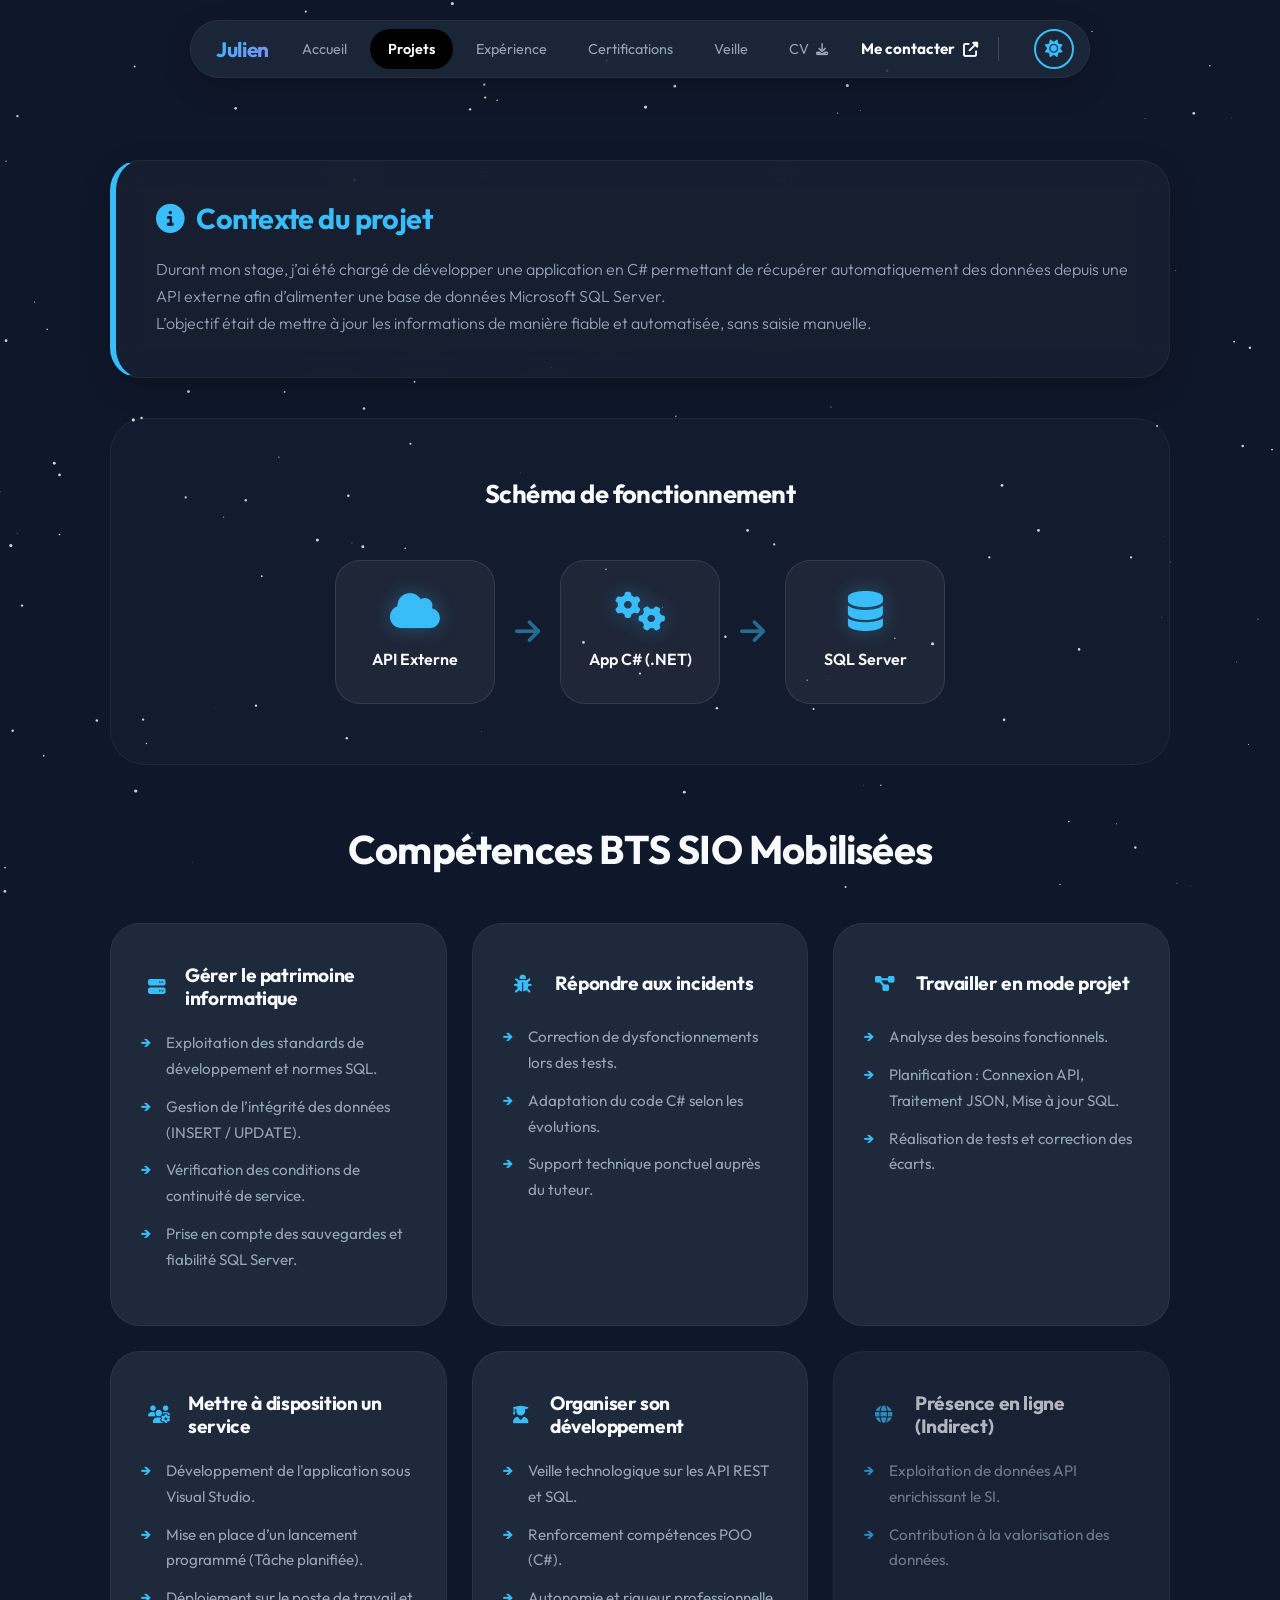
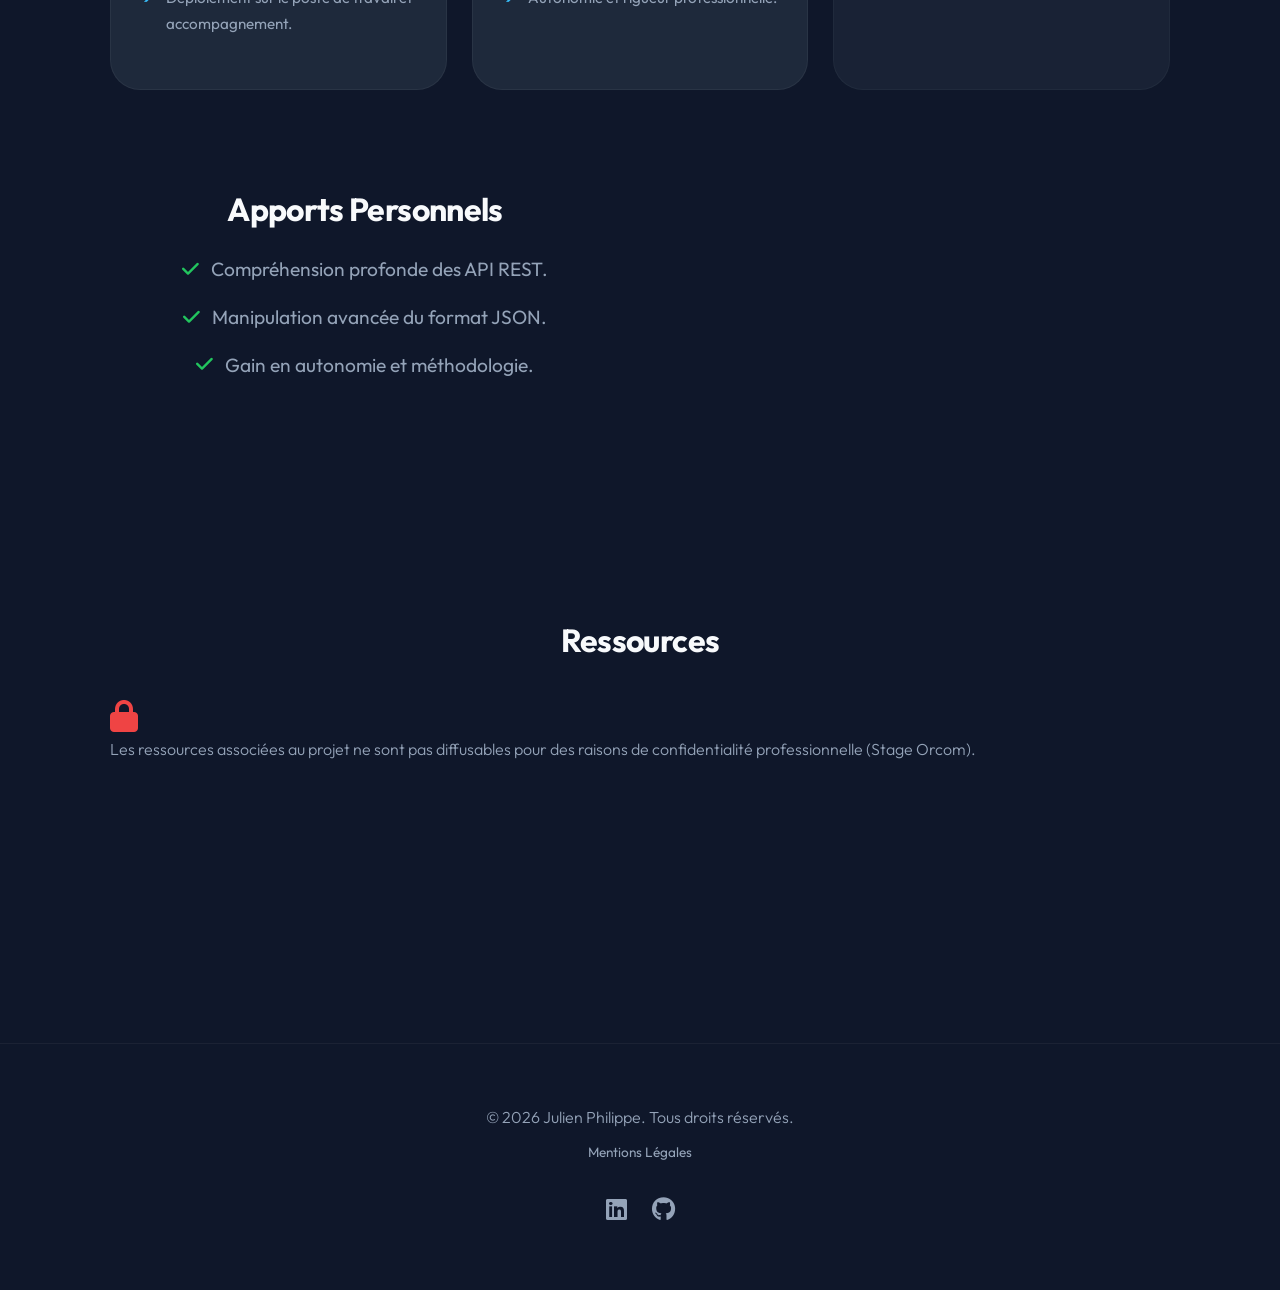
==== projet-api.html @ fdb2755e "feat: implement interactive UI enhancements, scroll animations, theme toggling, and site-wide struct" ====
<!DOCTYPE html>
<html lang="fr">

<head>
    <meta charset="UTF-8">
    <meta name="viewport" content="width=device-width, initial-scale=1.0">
    <title>Projet Intégration API & SQL Server – Julien Philippe</title>
    <meta name="description" content="Développement d'un automate C# pour l'intégration automatique de données API vers SQL Server, réalisé en stage chez Orcom.">
    <link rel="icon" type="image/png" href="Image/icone.png">
    <link href="https://fonts.googleapis.com/css2?family=Outfit:wght@300;400;500;600;700;800&display=swap" rel="stylesheet">
    <link rel="stylesheet" href="https://cdnjs.cloudflare.com/ajax/libs/font-awesome/6.4.0/css/all.min.css">
    <script>
        // Initialisation immédiate du thème pour éviter le flash blanc
        (function() {
            const savedTheme = localStorage.getItem('theme') || 'dark';
            document.documentElement.setAttribute('data-theme', savedTheme);
        })();
    </script>
    <link rel="stylesheet" href="style.css?v=2">
</head>

<body>

    <div id="navbar-placeholder" data-type="project"></div>

    <header class="page-header">
        <h1 class="fade-in">Intégration <span class="gradient-text">API & SQL</span></h1>
        <div class="blob blob-1"></div>
    </header>

    <section class="container">

        <div class="project-details">
            <h2><i class="fas fa-info-circle"></i> Contexte du projet</h2>
            <p>Durant mon stage, j’ai été chargé de développer une application en C# permettant de récupérer
                automatiquement des données depuis une API externe afin d’alimenter une base de données Microsoft SQL
                Server.</p>
            <p>L’objectif était de mettre à jour les informations de manière fiable et automatisée, sans saisie
                manuelle.</p>
        </div>

        <div class="schema-box">
            <h3>Schéma de fonctionnement</h3>
            <div class="process-flow">
                <div class="step">
                    <i class="fas fa-cloud"></i>
                    <span>API Externe</span>
                </div>
                <div class="arrow"><i class="fas fa-arrow-right"></i></div>
                <div class="step">
                    <i class="fas fa-cogs"></i>
                    <span>App C# (.NET)</span>
                </div>
                <div class="arrow"><i class="fas fa-arrow-right"></i></div>
                <div class="step">
                    <i class="fas fa-database"></i>
                    <span>SQL Server</span>
                </div>
            </div>
        </div>

        <h2 style="margin-top: 60px; text-align: center;">Compétences BTS SIO Mobilisées</h2>
        <div class="competencies-grid">

            <div class="comp-card">
                <h4><i class="fas fa-server"></i> Gérer le patrimoine informatique</h4>
                <ul>
                    <li>Exploitation des standards de développement et normes SQL.</li>
                    <li>Gestion de l’intégrité des données (INSERT / UPDATE).</li>
                    <li>Vérification des conditions de continuité de service.</li>
                    <li>Prise en compte des sauvegardes et fiabilité SQL Server.</li>
                </ul>
            </div>

            <div class="comp-card">
                <h4><i class="fas fa-bug"></i> Répondre aux incidents</h4>
                <ul>
                    <li>Correction de dysfonctionnements lors des tests.</li>
                    <li>Adaptation du code C# selon les évolutions.</li>
                    <li>Support technique ponctuel auprès du tuteur.</li>
                </ul>
            </div>

            <div class="comp-card">
                <h4><i class="fas fa-project-diagram"></i> Travailler en mode projet</h4>
                <ul>
                    <li>Analyse des besoins fonctionnels.</li>
                    <li>Planification : Connexion API, Traitement JSON, Mise à jour SQL.</li>
                    <li>Réalisation de tests et correction des écarts.</li>
                </ul>
            </div>

            <div class="comp-card">
                <h4><i class="fas fa-users-cog"></i> Mettre à disposition un service</h4>
                <ul>
                    <li>Développement de l'application sous Visual Studio.</li>
                    <li>Mise en place d’un lancement programmé (Tâche planifiée).</li>
                    <li>Déploiement sur le poste de travail et accompagnement.</li>
                </ul>
            </div>

            <div class="comp-card">
                <h4><i class="fas fa-user-graduate"></i> Organiser son développement</h4>
                <ul>
                    <li>Veille technologique sur les API REST et SQL.</li>
                    <li>Renforcement compétences POO (C#).</li>
                    <li>Autonomie et rigueur professionnelle.</li>
                </ul>
            </div>
            <div class="comp-card" style="opacity: 0.7;">
                <h4><i class="fas fa-globe"></i> Présence en ligne (Indirect)</h4>
                <ul>
                    <li>Exploitation de données API enrichissant le SI.</li>
                    <li>Contribution à la valorisation des données.</li>
                </ul>
            </div>
        </div>

        <div class="project-footer-grid">
            <div class="conclusion">
                <h3>Apports Personnels</h3>
                <ul>
                    <li><i class="fas fa-check"></i> Compréhension profonde des API REST.</li>
                    <li><i class="fas fa-check"></i> Manipulation avancée du format JSON.</li>
                    <li><i class="fas fa-check"></i> Gain en autonomie et méthodologie.</li>
                </ul>
            </div>
        </div>

        <section class="image-gallery-section">
            <h3>Ressources</h3>
            <div class="alert-box">
                <i class="fas fa-lock" style="font-size: 2rem; color: #ef4444;"></i>
                <p>Les ressources associées au projet ne sont pas diffusables pour des raisons de confidentialité professionnelle (Stage Orcom).</p>
            </div>
        </section>

    </section>

    <div id="footer-placeholder"></div>
    <script src="navbar.js"></script>
    <script src="footer.js"></script>
    <script src="script.js?v=2"></script>
</body>

</html>
---- style.css ----
/* --- Variables & Reset --- */
:root, [data-theme="dark"] {
    --bg-color: #0f172a;
    --card-bg: #1e293b;
    --navbar-bg: rgba(30, 41, 59, 0.85);
    --text-primary: #f8fafc;
    --text-secondary: #94a3b8;
    --accent: #38bdf8;
    /* Cyan blue */
    --accent-glow: rgba(56, 189, 248, 0.3);
    --gradient: linear-gradient(135deg, #38bdf8 0%, #818cf8 100%);
    --font-main: 'Outfit', sans-serif;
}

/* Light Mode */
[data-theme="light"] {
    --bg-color: #ffffff;
    --card-bg: #f8fafc;
    --navbar-bg: rgba(248, 250, 252, 0.85);
    --text-primary: #0f172a;
    --text-secondary: #475569;
    --accent: #0ea5e9;
    --accent-glow: rgba(14, 165, 233, 0.2);
}

* {
    margin: 0;
    padding: 0;
    box-sizing: border-box;
    -webkit-tap-highlight-color: transparent;
}

#bg-canvas {
    position: fixed;
    top: 0;
    left: 0;
    width: 100%;
    height: 100%;
    z-index: -1; /* Above html background, behind sections */
    background-color: var(--bg-color); /* Ensure background is fixed even if html/body aren't 100% height */
    pointer-events: none;
}

body {
    background-color: transparent;
    color: var(--text-primary);
    font-family: var(--font-main);
    font-weight: 400; /* Regular standard */
    line-height: 1.7; /* Airy feel */
    overflow-x: hidden;
    width: 100%;
    position: relative;
    display: flex;
    flex-direction: column;
    min-height: 100vh;
    transition: background-color 0.5s ease-in-out, color 0.5s ease-in-out;
}

h1, h2, h3, h4, .logo {
    font-weight: 700;
    letter-spacing: -0.02em;
    line-height: 1.2;
}

p {
    font-weight: 300; /* Lighter body text for premium feel */
    color: var(--text-secondary);
}

html {
    overflow-x: hidden;
    width: 100%;
    min-height: 100%;
    background-color: var(--bg-color);
    color: var(--text-primary);
    scroll-behavior: smooth;
    transition: background-color 0.5s ease-in-out, color 0.5s ease-in-out;
}


section {
    scroll-margin-top: 70px;
}

a {
    text-decoration: none;
    color: inherit;
    transition: 0.3s;
}

ul {
    list-style: none;
}

.container {
    max-width: 1100px;
    margin: 0 auto;
    padding-left: 20px;
    padding-right: 20px;
}

/* --- Navbar Animations --- */
@keyframes slideDownNav {
    0% {
        transform: translateY(-100px);
        opacity: 0;
    }

    100% {
        transform: translateY(0);
        opacity: 1;
    }
}

/* --- Navbar --- */
.navbar-wrapper {
    position: fixed;
    top: 20px;
    left: 0;
    right: 0;
    z-index: 9999;
    display: flex;
    justify-content: center;
    pointer-events: none;
    animation: slideDownNav 0.7s cubic-bezier(0.16, 1, 0.3, 1) forwards;
}

.navbar {
    pointer-events: auto;
    background: var(--navbar-bg);
    padding: 8px 15px 8px 25px;
    border-radius: 50px;
    box-shadow: 0 10px 30px rgba(0, 0, 0, 0.2);
    border: 1px solid rgba(255, 255, 255, 0.05);
    backdrop-filter: blur(10px);
    display: flex;
    align-items: center;
    gap: 15px;
    width: fit-content;
    max-width: 95vw;
}

[data-theme="light"] .navbar {
    box-shadow: 0 10px 30px rgba(0, 0, 0, 0.05);
    border: 1px solid rgba(0, 0, 0, 0.05);
}

.logo {
    font-size: 1.3rem;
    font-weight: 700;
    background: var(--gradient);
    -webkit-background-clip: text;
    background-clip: text;
    color: transparent;
    -webkit-text-fill-color: transparent;
}

.nav-links {
    display: flex;
    gap: 5px;
    align-items: center;
}

.nav-links li {
    list-style: none;
}

.nav-links a {
    display: inline-block;
    padding: 8px 18px;
    border-radius: 50px;
    color: var(--text-secondary);
    font-size: 0.9rem;
    font-weight: 400; /* Subtle nav links */
    transition: all 0.3s ease;
}

.nav-links a:hover {
    color: var(--text-primary);
    background: var(--accent-glow);
}

[data-theme="light"] .nav-links a:hover {
    background: var(--accent-glow);
}

.nav-links a.active {
    background: #000;
    color: white !important;
    font-weight: 600;
}

.nav-links a.active:hover {
    background: var(--gradient);
}

.nav-separator {
    width: 1px;
    height: 24px;
    background-color: var(--text-secondary);
    opacity: 0.3;
    margin: 0 5px;
}

.nav-right {
    display: flex;
    align-items: center;
    gap: 15px;
}

.btn-nav-contact {
    display: flex;
    align-items: center;
    gap: 8px;
    color: var(--text-primary);
    font-weight: 600;
    font-size: 0.95rem;
    transition: all 0.3s ease;
}

.btn-nav-contact:hover {
    color: var(--accent);
}

.theme-toggle,
.menu-toggle {
    background: transparent;
    border: none;
    color: var(--text-primary);
    font-size: 1.2rem;
    cursor: pointer;
    transition: all 0.3s ease;
}

.theme-toggle:hover {
    color: var(--accent);
}

.theme-toggle i {
    transition: transform 0.6s cubic-bezier(0.34, 1.56, 0.64, 1);
}

.theme-toggle:active i {
    transform: scale(0.8) rotate(180deg);
}

.menu-toggle {
    display: none;
    z-index: 1001;
}


/* --- Hero Section --- */
.hero {
    min-height: 100vh;
    height: auto;
    padding: 120px 0 60px;
    display: flex;
    align-items: center;
    justify-content: center;
    text-align: center;
    position: relative;
}

.badge {
    background: var(--accent-glow);
    color: var(--accent);
    padding: 6px 16px;
    border-radius: 50px;
    font-size: 0.8rem;
    font-weight: 600;
    text-transform: uppercase;
    letter-spacing: 0.1em;
    margin-bottom: 20px;
    display: inline-block;
    border: 1px solid rgba(56, 189, 248, 0.1);
}

.hero h1 {
    font-size: 4.5rem;
    font-weight: 800;
    margin-bottom: 20px;
    line-height: 1.1;
    letter-spacing: -0.04em;
}

.gradient-text {
    background: var(--gradient);
    background-clip: text;
    -webkit-background-clip: text;
    color: transparent;
    -webkit-text-fill-color: transparent;
    transition: all 0.4s ease;
    display: inline-block;
}

.name-last {
    transition: all 0.4s ease;
    display: inline-block;
    color: var(--text-primary);
}


.hero p {
    color: var(--text-secondary);
    font-size: 1.3rem;
    font-weight: 300;
    max-width: 650px;
    margin: 0 auto 40px;
    line-height: 1.6;
}

.hero-content {
    display: flex;
    flex-direction: column;
    align-items: center;
    text-align: center;
    justify-content: center;
    min-height: calc(100vh - 120px);
}

.scroll-indicator {
    margin-top: 60px;
    width: 50px;
    height: 50px;
    background-color: white;
    color: black;
    border-radius: 50%;
    display: flex;
    align-items: center;
    justify-content: center;
    font-size: 1.2rem;
    animation: bounce 2s infinite;
    transition: all 0.3s cubic-bezier(0.175, 0.885, 0.32, 1.275);
    cursor: pointer;
    text-decoration: none;
    box-shadow: 0 10px 20px rgba(0, 0, 0, 0.3);
}

.scroll-indicator:hover {
    transform: scale(1.1);
    background-color: var(--accent);
    color: white;
}

@keyframes bounce {
    0%, 20%, 50%, 80%, 100% {
        transform: translateY(0);
    }
    40% {
        transform: translateY(-12px);
    }
    60% {
        transform: translateY(-6px);
    }
}

/* Boutons */
.btn-primary {
    background: var(--gradient);
    color: white;
    padding: 12px 30px;
    border-radius: 50px;
    font-weight: 600;
    box-shadow: 0 10px 20px var(--accent-glow);
    display: inline-block;
    transition: transform 0.3s cubic-bezier(0.16, 1, 0.3, 1), box-shadow 0.3s ease;
}

.btn-small {
    padding: 8px 20px !important;
    font-size: 0.85rem !important;
}

.btn-primary:hover {
    transform: scale(1.05);
    box-shadow: none;
}

.btn-secondary {
    border: 2px solid var(--text-secondary);
    padding: 10px 28px;
    border-radius: 50px;
    margin-left: 15px;
}

.btn-secondary:hover {
    border-color: var(--accent);
    color: var(--accent);
}

/* Background Blobs (Décoration) */
@keyframes floatBlob1 {
    0% {
        transform: translate(calc(var(--mx, 0) * 0.5), calc(var(--my, 0) * 0.5)) scale(1);
    }

    33% {
        transform: translate(calc(30vw + (var(--mx, 0) * 0.5)), calc(15vh + (var(--my, 0) * 0.5))) scale(1.3);
    }

    66% {
        transform: translate(calc(15vw + (var(--mx, 0) * 0.5)), calc(35vh + (var(--my, 0) * 0.5))) scale(0.8);
    }

    100% {
        transform: translate(calc(var(--mx, 0) * 0.5), calc(var(--my, 0) * 0.5)) scale(1);
    }
}

@keyframes floatBlob2 {
    0% {
        transform: translate(calc(var(--mx, 0) * -0.5), calc(var(--my, 0) * -0.5)) scale(1);
    }

    33% {
        transform: translate(calc(-35vw - (var(--mx, 0) * 0.5)), calc(-20vh - (var(--my, 0) * 0.5))) scale(1.4);
    }

    66% {
        transform: translate(calc(-20vw - (var(--mx, 0) * 0.5)), calc(-40vh - (var(--my, 0) * 0.5))) scale(0.7);
    }

    100% {
        transform: translate(calc(var(--mx, 0) * -0.5), calc(var(--my, 0) * -0.5)) scale(1);
    }
}

.blob {
    position: fixed;
    width: 600px;
    height: 600px;
    max-width: 50vw;
    max-height: 50vh;
    filter: blur(120px);
    opacity: 0.2;
    z-index: -9999;
    border-radius: 50%;
    pointer-events: none;
    will-change: transform;
    transition: transform 0.2s ease-out; /* Smooth follow */
}

.blob-1 {
    top: -10%;
    left: -10%;
    background: var(--accent);
    animation: floatBlob1 20s infinite ease-in-out;
}

.blob-2 {
    bottom: -10%;
    right: -10%;
    background: #818cf8;
    animation: floatBlob2 25s infinite ease-in-out reverse;
}

/* --- Stats --- */
.stats {
    display: flex;
    justify-content: center;
    gap: 50px;
    padding: 60px 0;
    flex-wrap: wrap;
    border-bottom: 1px solid rgba(255, 255, 255, 0.05);
    margin-bottom: 40px;
}

.stat-item {
    text-align: center;
}

.stat-item h3 {
    font-size: 2.5rem;
    color: var(--accent);
}

.stat-item p {
    color: var(--text-secondary);
}

/* --- Sections General --- */
section {
    padding: 100px 0;
}

section h2 {
    font-size: 2.5rem;
    margin-bottom: 50px;
    text-align: center;
}

/* --- About --- */
.about {
    margin-bottom: 40px;
}

.about-grid {
    display: grid;
    grid-template-columns: 1fr 1fr;
    gap: 50px;
    align-items: center;
}

.skills {
    margin-top: 20px;
    display: flex;
    gap: 10px;
    flex-wrap: wrap;
}

.skills span {
    background: var(--card-bg);
    padding: 8px 18px;
    border-radius: 50px;
    font-size: 0.9rem;
    border: 1px solid rgba(255, 255, 255, 0.1);
}

.card {
    background: var(--card-bg);
    padding: 35px;
    border-radius: 35px;
    margin-bottom: 25px;
    border: 1px solid rgba(255, 255, 255, 0.05);
    transition: 0.3s;
}

.card:hover {
    border-color: var(--accent);
    transform: translateY(-5px);
}

.card i {
    font-size: 2rem;
    color: var(--accent);
    margin-bottom: 15px;
}

/* Specific to About cards to make them ultra modern and legible */
.about-cards {
    display: flex;
    flex-direction: column;
    gap: 20px;
}

.about-cards .card {
    display: grid;
    grid-template-columns: auto 1fr;
    grid-template-rows: auto auto;
    column-gap: 20px;
    row-gap: 5px;
    padding: 25px 30px;
    margin-bottom: 0;
    align-items: center;
}

.about-cards .card i {
    grid-column: 1 / 2;
    grid-row: 1 / 3;
    font-size: 1.8rem;
    color: var(--accent);
    background: var(--accent-glow);
    padding: 16px;
    border-radius: 20px;
    margin-bottom: 0;
}

.about-cards .card h4 {
    grid-column: 2 / 3;
    grid-row: 1 / 2;
    font-size: 1.25rem;
    color: var(--text-primary);
    margin: 0;
    font-weight: 600;
    align-self: end;
}

.about-cards .card p {
    grid-column: 2 / 3;
    grid-row: 2 / 3;
    color: var(--text-secondary);
    line-height: 1.4;
    margin: 0;
    font-size: 0.95rem;
    align-self: start;
}

/* --- Projects --- */
.projects-grid {
    display: grid;
    grid-template-columns: repeat(3, 1fr);
    justify-content: center;
    align-items: start;
    gap: 30px;
    margin-bottom: 40px;
}

.project-card {
    background: var(--card-bg);
    border-radius: 35px;
    overflow: hidden;
    transition: all 0.5s cubic-bezier(0.25, 0.8, 0.25, 1);
    border: 1px solid rgba(255, 255, 255, 0.05);
    display: flex;
    flex-direction: column;
    position: relative;
}

.project-card .project-info {
    transition: all 0.4s ease;
}

.project-details-overlay {
    max-height: 0;
    opacity: 0;
    overflow: hidden;
    transition: all 0.5s cubic-bezier(0.25, 0.8, 0.25, 1);
}

article.project-card:hover .project-details-overlay {
    max-height: 250px;
    opacity: 1;
    margin-top: 15px;
}

article.project-card:hover {
    transform: translateY(-10px) !important;
    transition: all 0.5s cubic-bezier(0.25, 0.8, 0.25, 1) !important;
    transition-delay: 0ms !important;
    box-shadow: 0 20px 40px rgba(0, 0, 0, 0.4);
    border-color: rgba(255, 255, 255, 0.1);
}

.project-info {
    padding: 25px;
    display: flex;
    flex-direction: column;
    flex: 1;
}

.project-info p {
    flex: 1;
}

.project-links {
    display: flex;
    justify-content: space-between;
    align-items: center;
    margin-top: 15px;
}



.tags span {
    font-size: 0.8rem;
    color: var(--accent);
    margin-right: 10px;
}

.link {
    display: block;
    margin-top: 15px;
    font-weight: 600;
    font-size: 0.9rem;
}

/* --- Project Filters --- */
.project-filters {
    display: flex;
    justify-content: center;
    gap: 15px;
    margin-bottom: 40px;
}

.filter-btn {
    background: transparent;
    border: 1px solid rgba(255, 255, 255, 0.2);
    color: var(--text-secondary);
    padding: 8px 24px;
    border-radius: 50px;
    cursor: pointer;
    font-size: 0.9rem;
    font-family: var(--font-main);
    transition: all 0.3s ease;
}

[data-theme="light"] .filter-btn {
    border-color: rgba(0, 0, 0, 0.2);
}

.filter-btn:hover, .filter-btn.active {
    background: var(--accent);
    color: white;
    border-color: var(--accent);
    box-shadow: 0 5px 15px var(--accent-glow);
}

/* --- Reading Progress Bar --- */
#reading-progress {
    position: fixed;
    top: 0;
    left: 0;
    height: 4px;
    background: var(--gradient);
    z-index: 10000;
    width: 0%;
    transition: width 0.1s ease-out;
}

/* --- Skeleton Loading --- */
.skeleton {
    background: linear-gradient(90deg, var(--card-bg) 25%, rgba(255, 255, 255, 0.05) 50%, var(--card-bg) 75%);
    background-size: 200% 100%;
    animation: skeleton-loading 1.5s infinite;
    border-radius: 10px;
    min-height: 200px;
}

[data-theme="light"] .skeleton {
    background: linear-gradient(90deg, #e2e8f0 25%, #f8fafc 50%, #e2e8f0 75%);
    background-size: 200% 100%;
}

@keyframes skeleton-loading {
    0% { background-position: 200% 0; }
    100% { background-position: -200% 0; }
}

/* --- Contact & Footer --- */
.contact {
    margin-bottom: 60px;
}

.contact-box {
    background: linear-gradient(135deg, #1e293b 0%, #0f172a 100%);
    padding: 50px 40px;
    border-radius: 40px;
    text-align: center;
    border: 1px solid rgba(255, 255, 255, 0.1);
    max-width: 800px;
    margin: 0 auto;
}

/* --- Formulaire de Contact --- */
.contact-form {
    max-width: 600px;
    margin: 30px auto 0;
    display: flex;
    flex-direction: column;
    gap: 15px;
}

.contact-form input,
.contact-form textarea {
    width: 100%;
    padding: 18px 25px;
    background: rgba(255, 255, 255, 0.03);
    border: 1px solid rgba(255, 255, 255, 0.1);
    border-radius: 20px;
    color: var(--text-primary);
    font-size: 1rem;
    font-family: var(--font-main);
    transition: all 0.3s ease;
}

.contact-form textarea {
    resize: vertical;
    min-height: 120px;
}

.contact-form input:focus,
.contact-form textarea:focus {
    outline: none;
    border-color: var(--accent);
    background: rgba(255, 255, 255, 0.08);
    box-shadow: 0 0 15px var(--accent-glow);
}

.contact-form button[type="submit"] {
    border: none;
    cursor: pointer;
    font-size: 1rem;
    align-self: center;
    padding: 15px 40px;
    margin-top: 10px;
}

.rgpd-text {
    font-size: 0.75rem;
    color: var(--text-secondary);
    opacity: 0.7;
    margin-top: 15px;
    line-height: 1.4;
    max-width: 500px;
    margin-left: auto;
    margin-right: auto;
}

[data-theme="light"] .contact-form input,
[data-theme="light"] .contact-form textarea {
    background: rgba(0, 0, 0, 0.02);
    border: 1px solid rgba(0, 0, 0, 0.1);
}

[data-theme="light"] .contact-form input:focus,
[data-theme="light"] .contact-form textarea:focus {
    background: rgba(0, 0, 0, 0.05);
}

/* --- Formal Contact Page Styles --- */

.contact-formal-section {
    padding: 100px 0;
    max-width: 1200px;
    margin: 0 auto;
    width: 100%;
}

.contact-formal-container {
    display: flex;
    justify-content: space-between;
    gap: 80px;
    padding: 0 40px;
    align-items: center;
}

.contact-formal-left {
    flex: 1;
    max-width: 500px;
}

.contact-formal-title {
    font-size: 5.5rem;
    font-weight: 800;
    line-height: 1;
    margin-bottom: 40px;
    color: var(--text-primary);
    font-family: var(--font-main);
}

.contact-formal-italic {
    font-style: italic;
    color: var(--text-secondary);
    font-weight: 400;
}

.contact-formal-desc {
    margin-bottom: 80px;
    position: relative;
    padding-left: 20px;
    border-left: 3px solid var(--text-primary);
}

.contact-formal-desc p {
    font-size: 0.85rem;
    letter-spacing: 0.1em;
    line-height: 1.8;
    color: var(--text-secondary);
    text-transform: uppercase;
    font-weight: 600;
}

.contact-formal-infos {
    display: flex;
    gap: 60px;
}

.info-item .info-label {
    display: block;
    font-size: 0.7rem;
    letter-spacing: 0.1em;
    color: var(--text-secondary);
    margin-bottom: 10px;
    text-transform: uppercase;
    font-weight: 600;
}

.info-item .info-value {
    font-size: 0.8rem;
    font-weight: 700;
    text-transform: uppercase;
    color: var(--text-primary);
    text-decoration: none;
    display: inline-block;
    border-bottom: 1px solid var(--text-primary);
    padding-bottom: 2px;
}

.info-item .info-value:hover {
    color: var(--accent);
    border-bottom-color: var(--accent);
}

/* Formal Right Form Card */
.contact-formal-right {
    flex: 1;
    max-width: 480px;
    background: var(--card-bg);
    padding: 50px 40px;
    border-radius: 40px;
    box-shadow: 0 20px 50px rgba(0,0,0,0.05);
    border: 1px solid rgba(255,255,255,0.05);
}

[data-theme="light"] .contact-formal-right {
    background: #ffffff;
    box-shadow: 0 20px 50px rgba(0,0,0,0.05);
    border: 1px solid rgba(0,0,0,0.05);
}

.contact-formal-form {
    display: flex;
    flex-direction: column;
    gap: 30px;
}

.form-group-formal {
    display: flex;
    flex-direction: column;
}

.form-group-formal label {
    font-size: 0.65rem;
    letter-spacing: 0.15em;
    color: var(--text-secondary);
    margin-bottom: 10px;
    text-transform: uppercase;
    font-weight: 600;
}

.form-group-formal input,
.form-group-formal textarea {
    background: transparent;
    border: none;
    border-bottom: 1px solid rgba(255,255,255,0.1);
    padding: 10px 0;
    color: var(--text-primary);
    font-size: 0.95rem;
    font-family: var(--font-main);
    transition: all 0.3s ease;
}

[data-theme="light"] .form-group-formal input,
[data-theme="light"] .form-group-formal textarea {
    border-bottom: 1px solid rgba(0,0,0,0.1);
}

.form-group-formal input:focus,
.form-group-formal textarea:focus {
    outline: none;
    border-bottom-color: var(--accent);
}

.form-group-formal input::placeholder,
.form-group-formal textarea::placeholder {
    color: var(--text-secondary);
    opacity: 0.5;
    font-style: italic;
}

.form-group-formal textarea {
    resize: none;
}

.btn-submit-formal {
    background: var(--text-primary);
    color: var(--bg-color);
    border: none;
    padding: 20px 30px;
    border-radius: 15px;
    font-size: 0.8rem;
    font-weight: 700;
    letter-spacing: 0.1em;
    text-transform: uppercase;
    cursor: pointer;
    transition: all 0.3s ease;
    margin-top: 10px;
    text-align: left;
    display: flex;
    justify-content: space-between;
    align-items: center;
}

.btn-submit-formal:hover {
    transform: translateY(-5px);
    box-shadow: 0 10px 20px rgba(0,0,0,0.2);
}

[data-theme="light"] .btn-submit-formal {
    background: #000;
    color: #fff;
}

[data-theme="light"] .contact-formal-title {
    color: #111;
}

[data-theme="light"] .contact-formal-desc {
    border-left-color: #111;
}

footer {
    text-align: center;
    padding: 60px 40px;
    border-top: 1px solid rgba(255, 255, 255, 0.05);
    color: var(--text-secondary);
    margin-top: auto;
    width: 100%;
}

.footer-bottom-links {
    margin-top: 10px;
    font-size: 0.85rem;
}

.legal-link {
    color: var(--text-secondary);
    text-decoration: none;
    transition: color 0.3s ease;
    border-bottom: 1px solid transparent;
}

.legal-link:hover {
    color: var(--accent);
    border-bottom-color: var(--accent);
}

.socials {
    margin-top: 25px;
    font-size: 1.5rem;
    display: flex;
    justify-content: center;
    gap: 25px;
}

/* --- Animations --- */
.fade-in-scroll {
    opacity: 0;
    transform: translateY(40px);
    transition: opacity 0.7s ease, transform 0.7s ease;
    transition-delay: var(--delay, 0ms);
}

.fade-in-scroll.visible {
    opacity: 1;
    transform: translateY(0);
}

/* --- Overlay de transition de page --- */
#page-overlay {
    position: fixed;
    inset: 0;
    background: var(--bg-color);
    z-index: 99999;
    opacity: 0;
    pointer-events: none;
    transition: opacity 0.4s ease;
}

#page-overlay.visible {
    opacity: 1;
    pointer-events: all;
}

[data-href] {
    cursor: pointer;
}

/* Boîte de contact - Corrections d'espacement */
.contact-box h2 {
    margin-bottom: 20px;
    text-align: center;
}

.contact-box p {
    margin-bottom: 40px;
    font-size: 1.2rem;
    color: var(--text-secondary);
    max-width: 600px;
    margin-left: auto;
    margin-right: auto;
}

.contact-box .btn-primary {
    display: inline-block;
}

/* --- Minimalist Layout: Hidden Headers & more Padding --- */
.page-header {
    display: none !important;
}

section:first-of-type,
.hero {
    padding-top: 160px !important;
}

.page-header h1 {
    font-size: 3rem;
    z-index: 2;
}

/* Section qui remplit l'espace entre header et footer et centre le contenu */
.section-fill-center {
    flex: 1;
    display: flex;
    flex-direction: column;
    justify-content: center;
}

/* Style spécifique pour la page de veille (Liste d'articles) */
.news-grid {
    display: grid;
    grid-template-columns: repeat(3, 1fr);
    /* Force 3 par ligne sur desktop */
    justify-content: center;
    gap: 30px;
    margin-bottom: 60px;
    width: 100%;
}

.news-card {
    background: var(--card-bg);
    padding: 35px;
    border-radius: 35px;
    border: 1px solid rgba(255, 255, 255, 0.05);
    transition: transform 0.3s cubic-bezier(0.16, 1, 0.3, 1), border-color 0.3s;
    height: 100%;
    min-height: 320px;
    box-sizing: border-box;
    display: flex;
    flex-direction: column;
    will-change: transform;
}

.news-card:hover {
    border-color: var(--accent);
    transform: translateY(-5px);
}

.news-date {
    color: var(--accent);
    font-size: 0.9rem;
    margin-bottom: 10px;
    display: block;
}

.news-source {
    font-size: 0.8rem;
    color: var(--text-secondary);
    font-style: italic;
    margin-top: auto;
    padding-top: 15px;
    display: block;
}

/* Lien englobant la carte entière */
.news-card-link {
    text-decoration: none;
    color: inherit;
    display: block;
    height: 100%;
}

/* Badge de catégorie */
.news-category {
    display: inline-block;
    background: rgba(56, 189, 248, 0.1);
    color: var(--accent);
    font-size: 0.75rem;
    font-weight: 600;
    padding: 4px 10px;
    border-radius: 50px;
    margin-bottom: 12px;
    letter-spacing: 0.05em;
    text-transform: uppercase;
}

.news-card h3 {
    font-size: 1.05rem;
    font-weight: 600;
    margin-bottom: 10px;
    line-height: 1.4;
    color: var(--text-primary);
}

.news-card p {
    font-size: 0.9rem;
    color: var(--text-secondary);
    line-height: 1.6;
    flex: 1;
}

/* --- Styles spécifiques Page Projet --- */
.project-details {
    background: rgba(255, 255, 255, 0.03);
    backdrop-filter: blur(15px);
    padding: 40px;
    border-radius: 30px;
    border: 1px solid rgba(255, 255, 255, 0.05);
    border-left: 6px solid var(--accent);
    margin-bottom: 40px;
    box-shadow: 0 10px 30px rgba(0, 0, 0, 0.2);
}

.project-details h2 {
    margin-bottom: 20px;
    font-size: 1.8rem;
    color: var(--accent);
    display: flex;
    align-items: center;
    gap: 12px;
}

/* Schéma */
.schema-box {
    text-align: center;
    background: rgba(255, 255, 255, 0.02);
    padding: 60px 40px;
    border-radius: 35px;
    margin: 40px 0;
    border: 1px solid rgba(255, 255, 255, 0.05);
}

.schema-box h3 {
    margin-bottom: 50px;
    font-size: 1.6rem;
    color: var(--text-primary);
    position: relative;
    z-index: 3;
}

.process-flow {
    display: flex;
    align-items: center;
    justify-content: center;
    gap: 20px;
    flex-wrap: wrap;
}

.step {
    background: rgba(255, 255, 255, 0.05);
    padding: 30px 20px;
    border-radius: 25px;
    border: 1px solid rgba(255, 255, 255, 0.1);
    min-width: 160px;
    transition: all 0.3s ease;
    position: relative;
    z-index: 2;
}

.step:hover {
    background: rgba(255, 255, 255, 0.08);
    transform: translateY(-5px);
    border-color: var(--accent);
    box-shadow: 0 10px 20px rgba(0, 0, 0, 0.2);
}

.step i {
    font-size: 2.5rem;
    color: var(--accent);
    display: block;
    margin-bottom: 15px;
    filter: drop-shadow(0 0 10px var(--accent-glow));
}

.step span {
    font-weight: 600;
    color: var(--text-primary);
    display: block;
}

.arrow {
    color: var(--accent);
    font-size: 1.8rem;
    opacity: 0.5;
    animation: pulseArrow 2s infinite;
}

@keyframes pulseArrow {
    0%, 100% { transform: translateX(0); opacity: 0.3; }
    50% { transform: translateX(10px); opacity: 0.8; }
}

/* Compétences Grid */
.competencies-grid {
    display: grid;
    grid-template-columns: repeat(auto-fit, minmax(300px, 1fr));
    gap: 25px;
    margin-top: 30px;
    margin-bottom: 50px;
}

.comp-card {
    background: var(--card-bg);
    padding: 40px 30px;
    border-radius: 30px;
    border: 1px solid rgba(255, 255, 255, 0.05);
    position: relative;
    transition: all 0.4s cubic-bezier(0.175, 0.885, 0.32, 1.275);
    overflow: hidden;
}

.comp-card::after {
    content: '';
    position: absolute;
    top: 0;
    left: 0;
    width: 100%;
    height: 4px;
    background: var(--accent);
    transform: scaleX(0);
    transform-origin: left;
    transition: transform 0.4s ease;
}

.comp-card:hover {
    transform: translateY(-10px);
    border-color: rgba(255, 255, 255, 0.1);
    box-shadow: 0 20px 40px rgba(0, 0, 0, 0.3);
}

.comp-card:hover::after {
    transform: scaleX(1);
}

.comp-card h4 {
    margin-bottom: 20px;
    display: flex;
    align-items: center;
    gap: 12px;
    color: var(--text-primary);
    font-size: 1.2rem;
}

.comp-card h4 i {
    width: 40px;
    height: 40px;
    background: rgba(var(--accent-rgb), 0.1);
    display: flex;
    align-items: center;
    justify-content: center;
    border-radius: 10px;
    color: var(--accent);
    font-size: 1.1rem;
}

.comp-card ul {
    padding-left: 0;
    list-style-type: none;
    color: var(--text-secondary);
    font-size: 0.95rem;
}

.comp-card li {
    margin-bottom: 12px;
    position: relative;
    padding-left: 25px;
}

.comp-card li::before {
    content: '→';
    position: absolute;
    left: 0;
    color: var(--accent);
    font-weight: bold;
}

.conclusion {
    width: 100%;
    max-width: 800px;
    margin: 40px auto;
    text-align: center;
    background: none;
    border: none;
    box-shadow: none;
}

.conclusion h3 {
    margin-bottom: 25px;
    color: var(--text-primary);
    font-size: 2rem;
}

.conclusion ul {
    display: flex;
    flex-direction: column;
    align-items: center;
    gap: 15px;
    list-style: none;
    padding: 0;
    margin: 0 auto;
}

.conclusion li {
    display: flex;
    align-items: center;
    justify-content: center;
    gap: 12px;
    font-size: 1.2rem;
    color: var(--text-secondary);
}

.conclusion li i {
    color: #22c55e;
}



/* Galerie d'Images - PLEINE LARGEUR */
.image-gallery-section {
    margin: 40px 0 80px 0;
}

.image-gallery-section h3 {
    text-align: center;
    margin-bottom: 40px;
    font-size: 2rem;
}

.image-gallery-container {
    position: relative;
    max-width: 1000px;
    margin: 0 auto;
    border-radius: 40px;
    overflow: hidden;
    background: rgba(0, 0, 0, 0.3);
    border: 1px solid rgba(255, 255, 255, 0.05);
    box-shadow: 0 30px 60px rgba(0, 0, 0, 0.5);
}

.image-gallery {
    display: flex;
    overflow-x: auto;
    scroll-snap-type: x mandatory;
    scroll-behavior: smooth;
    scrollbar-width: none;
    -ms-overflow-style: none;
}

.image-gallery::-webkit-scrollbar {
    display: none;
}

.gallery-item {
    min-width: 100%;
    scroll-snap-align: center;
    position: relative;
    cursor: zoom-in;
    display: flex;
    flex-direction: column;
    align-items: center;
    justify-content: center;
    padding: 40px;
    box-sizing: border-box;
}

.gallery-item img {
    max-width: 100%;
    max-height: 600px;
    width: auto;
    height: auto;
    border-radius: 15px;
    box-shadow: 0 15px 40px rgba(0, 0, 0, 0.4);
    transition: transform 0.5s cubic-bezier(0.165, 0.84, 0.44, 1);
}

.gallery-item:hover img {
    transform: scale(1.02);
}

.caption {
    margin-top: 25px;
    color: var(--text-secondary);
    font-size: 1rem;
    padding: 10px 20px;
    background: rgba(255, 255, 255, 0.05);
    border-radius: 50px;
    backdrop-filter: blur(10px);
}

/* Boutons du Carrousel */
.carousel-btn {
    position: absolute;
    top: 50%;
    transform: translateY(-50%);
    width: 55px;
    height: 55px;
    background: rgba(0, 0, 0, 0.5);
    border: 1px solid rgba(255, 255, 255, 0.1);
    color: white;
    border-radius: 50%;
    display: flex;
    align-items: center;
    justify-content: center;
    cursor: pointer;
    z-index: 10;
    transition: all 0.3s ease;
    backdrop-filter: blur(5px);
}

.carousel-btn:hover {
    background: var(--accent);
    box-shadow: 0 0 20px var(--accent-glow);
    border-color: var(--accent);
}

.carousel-btn.prev { left: 20px; }
.carousel-btn.next { right: 20px; }

@media (max-width: 768px) {
    .gallery-item {
        padding: 20px;
    }
    .carousel-btn {
        width: 40px;
        height: 40px;
    }
}

/* --- Lightbox pour agrandir les images --- */
.lightbox-modal {
    display: none;
    position: fixed;
    top: 0;
    left: 0;
    width: 100%;
    height: 100%;
    background: rgba(0, 0, 0, 0.9);
    backdrop-filter: blur(15px);
    z-index: 10000;
    justify-content: center;
    align-items: center;
    opacity: 0;
    transition: opacity 0.3s ease;
}

.lightbox-modal.active {
    display: flex;
    opacity: 1;
}

@keyframes fadeIn {
    from {
        opacity: 0;
    }

    to {
        opacity: 1;
    }
}

.lightbox-close {
    position: absolute;
    top: 30px;
    right: 40px;
    font-size: 35px;
    color: rgba(255, 255, 255, 0.8);
    background: none;
    border: none;
    cursor: pointer;
    z-index: 10002;
    transition: all 0.3s ease;
}

.lightbox-close:hover {
    color: #fff;
    transform: rotate(90deg);
}

.lightbox-nav {
    position: absolute;
    top: 50%;
    transform: translateY(-50%);
    background: rgba(0, 0, 0, 0.4);
    border: 1px solid rgba(255, 255, 255, 0.2);
    color: white;
    width: 65px;
    height: 65px;
    border-radius: 50%;
    display: none; /* Géré par le JS (flex/none) */
    align-items: center;
    justify-content: center;
    cursor: pointer;
    z-index: 10010;
    transition: all 0.3s cubic-bezier(0.4, 0, 0.2, 1);
    font-size: 1.5rem;
}

.lightbox-nav:hover {
    background: var(--accent);
    color: white;
    transform: translateY(-50%) scale(1.1);
    box-shadow: 0 0 30px var(--accent-glow);
    border-color: var(--accent);
}

.lightbox-prev {
    left: 30px;
}

.lightbox-next {
    right: 30px;
}

.lightbox-content {
    position: relative;
    max-width: 85%;
    max-height: 85vh;
    display: flex;
    justify-content: center;
    align-items: center;
}

.lightbox-image-wrapper {
    position: relative;
    display: flex;
    flex-direction: column;
    align-items: center;
    gap: 20px;
    max-width: 100%;
}

.lightbox-content img {
    max-width: 100%;
    max-height: 75vh;
    width: auto;
    height: auto;
    border-radius: 15px;
    box-shadow: 0 20px 60px rgba(0, 0, 0, 0.8);
    animation: zoomIn 0.4s cubic-bezier(0.165, 0.84, 0.44, 1);
}

.lightbox-caption {
    color: white;
    font-size: 1.1rem;
    text-align: center;
    padding: 12px 25px;
    background: rgba(255, 255, 255, 0.1);
    border-radius: 50px;
    backdrop-filter: blur(10px);
    border: 1px solid rgba(255, 255, 255, 0.1);
    max-width: 600px;
}

@keyframes zoomIn {
    from {
        transform: scale(0.8);
        opacity: 0;
    }

    to {
        transform: scale(1);
        opacity: 1;
    }
}

#lightbox-caption {
    color: white;
    font-size: 1.1rem;
    text-align: center;
    max-width: 800px;
    padding: 10px 20px;
    background: rgba(255, 255, 255, 0.1);
    border-radius: 8px;
    backdrop-filter: blur(10px);
}

/* Responsive pour le lightbox */
@media (max-width: 768px) {
    .lightbox-close {
        top: 20px;
        right: 20px;
        font-size: 30px;
    }

    .lightbox-nav {
        width: 45px;
        height: 45px;
        background: rgba(0, 0, 0, 0.5);
    }

    .lightbox-prev {
        left: 10px;
    }

    .lightbox-next {
        right: 10px;
    }

    .lightbox-content {
        max-width: 95%;
    }

    .lightbox-caption {
        font-size: 0.9rem;
        padding: 8px 15px;
        max-width: 80%;
    }
}

/* --- Scroll To Top Button --- */
#scrollTopBtn {
    position: fixed;
    bottom: 30px;
    right: 30px;
    width: 60px;
    height: 60px;
    background: var(--accent);
    color: #fff;
    border: none;
    border-radius: 50%;
    font-size: 1.5rem;
    cursor: pointer;
    box-shadow: 0 10px 25px var(--accent-glow);
    z-index: 10000;
    opacity: 0;
    visibility: hidden;
    transform: translateY(20px);
    transition: all 0.4s cubic-bezier(0.175, 0.885, 0.32, 1.275);
    display: flex;
    align-items: center;
    justify-content: center;
}

#scrollTopBtn.show {
    opacity: 1;
    visibility: visible;
    transform: translateY(0);
}

#scrollTopBtn:hover {
    background: var(--bg-color);
    color: var(--accent);
    box-shadow: 0 5px 15px rgba(0, 0, 0, 0.2);
    transform: translateY(-5px);
    border: 3px solid var(--accent);
}

@media (max-width: 768px) {
    #scrollTopBtn {
        bottom: 30px;
        right: 30px;
        width: 50px;
        height: 50px;
        font-size: 1.2rem;
    }
}

/* --- Theme Toggle Button --- */
.theme-toggle {
    background: transparent;
    border: 2px solid var(--accent);
    color: var(--accent);
    width: 40px;
    height: 40px;
    border-radius: 50%;
    cursor: pointer;
    display: flex;
    align-items: center;
    justify-content: center;
    transition: all 0.3s ease;
    font-size: 1.1rem;
    margin-left: 15px;
}

.theme-toggle:hover {
    background: var(--accent);
    color: var(--bg-color);
    transform: rotate(20deg) scale(1.1);
}

.theme-toggle i {
    transition: transform 0.3s ease;
}

/* Ajustements light mode */
[data-theme="light"] .navbar {
    background: rgba(255, 255, 255, 0.9);
    border-bottom: 1px solid rgba(0, 0, 0, 0.1);
}

[data-theme="light"] .card,
[data-theme="light"] .project-card,
[data-theme="light"] .news-card,
[data-theme="light"] .comp-card,
[data-theme="light"] .gallery-item {
    border: 1px solid rgba(0, 0, 0, 0.1);
}

[data-theme="light"] .blob {
    opacity: 0.1;
}

[data-theme="light"] .page-header {
    background: linear-gradient(135deg, #f8fafc 0%, #e2e8f0 100%);
}


[data-theme="light"] .contact-box {
    background: var(--card-bg);
}

[data-theme="light"] footer {
    background: var(--card-bg);
    border-top: 1px solid rgba(0, 0, 0, 0.1);
}

/* --- Responsive (Correct Order: Last to ensure Overrides) --- */
@media (max-width: 992px) {
    .hero h1 {
        font-size: 3rem;
    }

    .about-grid {
        gap: 30px;
    }

    .projects-grid,
    .news-grid {
        grid-template-columns: repeat(2, 1fr) !important;
    }
}

@media (max-width: 768px) {

    html,
    body {
        overflow-x: hidden;
        position: relative;
    }

    section {
        padding: 60px 0;
    }

    .container {
        padding: 0 15px;
    }

    .navbar-wrapper {
        top: 0 !important;
        height: 100vh !important;
        pointer-events: none !important;
        z-index: 9999;
        display: flex !important;
        align-items: flex-start !important;
        /* Prevent the capsule from stretching vertically */
        justify-content: center !important;
    }

    .navbar {
        margin-top: 20px;
        /* Space from the top of the viewport */
        padding: 5px 15px;
        max-width: 90vw;
        height: auto !important;
        /* Ensure it doesn't stretch */
        backdrop-filter: none !important;
        -webkit-backdrop-filter: none !important;
        pointer-events: auto !important;
    }

    .menu-toggle {
        display: block;
        position: relative;
        z-index: 200001;
        /* Ensure it stays above the full-screen menu */
    }

    .theme-toggle {
        position: fixed !important;
        bottom: 30px;
        left: 25px;
        width: 44px;
        height: 44px;
        background: var(--navbar-bg) !important;
        backdrop-filter: blur(10px) !important;
        -webkit-backdrop-filter: blur(10px);
        color: var(--text-primary) !important;
        border-radius: 50%;
        border: 1px solid rgba(255, 255, 255, 0.1) !important;
        box-shadow: 0 5px 15px rgba(0, 0, 0, 0.2) !important;
        z-index: 10000;
        display: flex !important;
        align-items: center;
        justify-content: center;
        font-size: 1.1rem !important;
        pointer-events: auto !important;
        /* Enable clicks even though parent is pointer-events: none */
    }

    .nav-separator {
        display: none !important;
    }

    .nav-links {
        position: fixed;
        top: 0;
        right: 0;
        width: 100%;
        height: 100vh;
        background: var(--bg-color);
        backdrop-filter: none;
        -webkit-backdrop-filter: none;
        left: 0 !important;
        top: -20px !important;
        /* Move up to cover the 20px offset of the wrapper */
        right: 0 !important;
        width: 100vw !important;
        height: 100vh !important;
        min-height: calc(100vh + 20px);
        position: fixed !important;
        z-index: 200000;
        flex-direction: column;
        justify-content: center;
        align-items: center;
        gap: 30px;
        transition: all 0.5s cubic-bezier(0.77, 0, 0.175, 1);
        z-index: 1000;
        padding: 40px;
        opacity: 0;
        visibility: hidden;
        pointer-events: none;
        transform: translateY(-20px);
    }

    .nav-links.active {
        opacity: 1;
        visibility: visible;
        pointer-events: auto;
        transform: translateY(0);
    }

    .nav-links li {
        width: 100%;
        text-align: center;
        opacity: 0;
        transform: translateY(20px);
        transition: all 0.4s ease;
        transition-delay: calc(var(--i) * 0.1s);
    }

    .nav-links.active li {
        opacity: 1;
        transform: translateY(0);
    }

    .nav-links a {
        font-size: 1.8rem;
        font-weight: 700;
        display: block;
        padding: 5px 20px;
        color: var(--text-primary);
        letter-spacing: -0.02em;
        transition: color 0.3s ease;
    }

    .nav-links a.active {
        background: transparent;
        color: var(--accent) !important;
        font-size: 1.8rem;
    }

    .nav-links a:hover {
        color: var(--accent);
        background: transparent;
    }

    .hero h1 {
        font-size: 2.5rem;
    }

    .hero p {
        font-size: 1rem;
    }

    .hero-btns {
        display: flex;
        flex-direction: column;
        gap: 15px;
        align-items: center;
    }

    .btn-secondary {
        margin-left: 0;
        width: 100%;
        max-width: 250px;
    }

    .btn-primary {
        width: 100%;
        max-width: 250px;
    }

    .about-grid {
        grid-template-columns: 1fr;
    }

    .stats {
        gap: 30px;
    }

    .stat-item h3 {
        font-size: 2rem;
    }

    .contact-box {
        padding: 40px 20px;
    }

    .page-header h1 {
        font-size: 2.2rem;
    }

    .projects-grid,
    .news-grid {
        grid-template-columns: 1fr !important;
        gap: 25px;
    }

    .card,
    .news-card {
        display: flex !important;
        flex-direction: column !important;
        text-align: center;
        align-items: center !important;
        gap: 15px;
        padding: 25px 20px !important;
    }

    .news-card p {
        text-align: center;
    }

    .about-cards .card {
        display: flex !important;
        flex-direction: column !important;
        padding: 30px 20px;
        text-align: center !important;
        align-items: center !important;
    }

    .about-cards .card i {
        margin-bottom: 10px;
        margin-right: 0 !important;
    }

    .about-cards .card h4,
    .about-cards .card p {
        text-align: center !important;
        align-self: center !important;
        /* Reset the end/start alignment from desktop grid */
        margin: 0 !important;
        width: 100%;
    }

    /* Limit home page projects to 2 on mobile as requested */
    #projects .project-card:nth-child(n+3) {
        display: none !important;
    }

    .card .tags {
        display: flex;
        justify-content: center;
        flex-wrap: wrap;
        gap: 8px;
    }
}

@media (max-width: 480px) {
    .hero h1 {
        font-size: 2.1rem;
    }

    .logo {
        font-size: 1.1rem;
    }
}

/* --- Responsive Formal Contact --- */
@media (max-width: 992px) {
    .contact-formal-container {
        display: flex;
        flex-direction: column;
        gap: 30px;
    }

    .contact-formal-left {
        display: contents; /* Allows children to be ordered via the parent flexbox */
    }

    .contact-formal-header {
        order: 1;
    }

    .contact-formal-right {
        order: 2;
    }

    .contact-formal-infos {
        order: 3;
        display: flex;
        flex-direction: column;
        gap: 20px;
        margin-top: 20px;
    }
    
    .contact-formal-left,
    .contact-formal-right {
        max-width: 100%;
        width: 100%;
    }
}

@media (max-width: 768px) {
    .contact-formal-title {
        font-size: 3.5rem;
    }
    
    /* Grid is better for this reordering if contents creates issues */
    .contact-formal-container {
        display: grid;
        gap: 20px;
    }
    
    .contact-formal-header { grid-row: 1; }
    .contact-formal-right { 
        grid-row: 2; 
        padding: 40px 25px;
    }
    .contact-formal-infos { grid-row: 3; }
}

/* --- Lightbox Modal --- */
.lightbox-modal {
    position: fixed;
    top: 0;
    left: 0;
    width: 100%;
    height: 100%;
    background: rgba(0, 0, 0, 0.9);
    backdrop-filter: blur(10px);
    -webkit-backdrop-filter: blur(10px);
    display: none; /* Hidden by default */
    align-items: center;
    justify-content: center;
    z-index: 500000;
    opacity: 0;
    transition: opacity 0.4s cubic-bezier(0.175, 0.885, 0.32, 1.275);
}

.lightbox-modal.active {
    display: flex;
    opacity: 1;
}

.lightbox-content {
    max-width: 90%;
    max-height: 85%;
    position: relative;
    transform: scale(0.9);
    transition: transform 0.4s cubic-bezier(0.175, 0.885, 0.32, 1.275);
}

.lightbox-modal.active .lightbox-content {
    transform: scale(1);
}

.lightbox-content img {
    width: 100%;
    height: 100%;
    object-fit: contain;
    border-radius: 12px;
    box-shadow: 0 30px 60px rgba(0, 0, 0, 0.8);
}

.lightbox-close {
    position: absolute;
    top: -40px;
    right: 0;
    color: white;
    font-size: 1.5rem;
    cursor: pointer;
    background: none;
    border: none;
    transition: color 0.3s ease;
}

.lightbox-close:hover {
    color: var(--accent);
}

.lightbox-nav {
    position: absolute;
    top: 50%;
    transform: translateY(-50%);
    background: rgba(15, 23, 42, 0.7);
    backdrop-filter: blur(5px);
    color: white;
    border: 1px solid rgba(255, 255, 255, 0.15);
    width: 50px;
    height: 50px;
    border-radius: 50%;
    cursor: pointer;
    z-index: 10;
    display: flex;
    align-items: center;
    justify-content: center;
    transition: all 0.3s ease;
    font-size: 1.2rem;
}

.lightbox-nav:hover {
    background: var(--accent);
    transform: translateY(-50%) scale(1.1);
    border-color: white;
}

.lightbox-prev {
    left: -70px;
}

.lightbox-next {
    right: -70px;
}

@media (max-width: 768px) {
    .lightbox-prev { left: -10px; }
    .lightbox-next { right: -10px; }
    .lightbox-nav { width: 40px; height: 40px; font-size: 1rem; }
}

/* --- Timeline (Certifications) --- */
.timeline {
    position: relative;
    max-width: 900px;
    margin: 40px auto;
    padding: 20px 0;
    isolation: isolate; /* Create new stacking context */
}


.timeline:has(.timeline-item)::after {
    content: '';
    position: absolute;
    width: 2px;
    background: rgba(255, 255, 255, 0.1);
    top: 40px;
    height: var(--line-height, 0);
    left: 40px;
    margin-left: -1px;
    z-index: -1;
    transition: height 0.5s cubic-bezier(0.175, 0.885, 0.32, 1.275);
}

[data-theme="light"] .timeline:has(.timeline-item)::after {
    background: rgba(0, 0, 0, 0.1);
}

.timeline-item {
    padding: 10px 40px 40px 100px;
    position: relative;
    background: inherit;
    width: 100%;
    z-index: 1;
}

.timeline-icon {
    position: absolute;
    width: 60px; /* Slightly larger to ensure mask */
    height: 60px;
    left: 10px;
    top: 10px;
    border-radius: 50%;
    z-index: 2; /* Still above line */
    display: flex;
    align-items: center;
    justify-content: center;
    font-size: 1.4rem;
    background: var(--bg-color) !important; /* This is the "all white" mask */
    box-shadow: 0 0 0 6px var(--bg-color); /* Extra security for masking */
    overflow: hidden;
}

.timeline-icon::before {
    content: '';
    position: absolute;
    inset: 4px; /* The inner colored part */
    border-radius: 50%;
    background: var(--icon-bg);
    z-index: 0;
}

.timeline-icon i {
    position: relative;
    z-index: 1; /* Above the colored background */
}

.timeline-content {
    background: var(--card-bg);
    padding: 30px;
    border-radius: 20px;
    border: 1px solid rgba(255, 255, 255, 0.05);
    transition: transform 0.3s ease, border-color 0.3s ease, box-shadow 0.3s ease;
    cursor: pointer; /* Indiquer que c'est cliquable pour la certification */
    position: relative;
}

.timeline-content:hover {
    transform: translateY(-5px);
    border-color: var(--accent);
    box-shadow: 0 10px 30px rgba(0, 0, 0, 0.2);
}

.timeline-content::after {
    content: '\f06e'; /* FontAwesome Eye icon */
    font-family: "Font Awesome 6 Free";
    font-weight: 900;
    position: absolute;
    top: 15px;
    right: 15px;
    font-size: 0.8rem;
    color: var(--accent);
    opacity: 0;
    transition: opacity 0.3s ease;
}

.timeline-content:hover::after {
    opacity: 0.6;
}

.timeline-content h3 {
    color: var(--text-primary);
    margin-bottom: 5px;
    font-size: 1.2rem;
}

.timeline-content .cert-source {
    font-size: 0.9rem;
    font-weight: 600;
    margin-bottom: 15px;
    display: inline-block;
}

.timeline-content p {
    color: var(--text-secondary);
    line-height: 1.6;
    margin-bottom: 15px;
}

@media (max-width: 768px) {
    .timeline::after {
        left: 31px;
    }
    
    .timeline-item {
        padding: 10px 20px 30px 80px;
    }
    
    .timeline-icon {
        left: 11px;
        width: 40px;
        height: 40px;
        font-size: 1.2rem;
    }
}

/* --- Cookie Banner --- */
#cookie-banner {
    position: fixed;
    bottom: 30px;
    right: 30px;
    background: var(--card-bg);
    border: 1px solid var(--accent); /* More visible border in dark mode */
    box-shadow: 0 15px 40px rgba(0, 0, 0, 0.6);
    padding: 20px;
    border-radius: 20px;
    max-width: 350px;
    z-index: 100000;
    opacity: 0;
    transform: translateY(20px);
    transition: all 0.4s cubic-bezier(0.175, 0.885, 0.32, 1.275);
    visibility: hidden;
    font-family: var(--font-main);
}

[data-theme="light"] #cookie-banner {
    border: 1px solid rgba(0, 0, 0, 0.1);
    box-shadow: 0 15px 40px rgba(0, 0, 0, 0.1);
}

#cookie-banner .btn-primary {
    background: var(--accent);
    color: white;
}

#cookie-banner .btn-secondary {
    color: var(--text-secondary);
    border: 1px solid var(--text-secondary);
}

#cookie-banner.show {
    opacity: 1;
    transform: translateY(0);
    visibility: visible;
}

.cookie-content p {
    font-size: 0.85rem;
    color: var(--text-primary);
    margin-bottom: 15px;
    line-height: 1.5;
}

.cookie-buttons {
    display: flex;
    gap: 10px;
    justify-content: flex-end;
}

@media (max-width: 480px) {
    #cookie-banner {
        bottom: 20px;
        right: 20px;
        left: 20px;
        max-width: calc(100% - 40px);
    }
}

/* --- Project Footer Grid (Conclusion + Resources) --- */
.project-footer-grid {
    display: grid;
    grid-template-columns: 1fr 1fr;
    gap: 40px;
    margin-top: 60px;
    align-items: start;
}
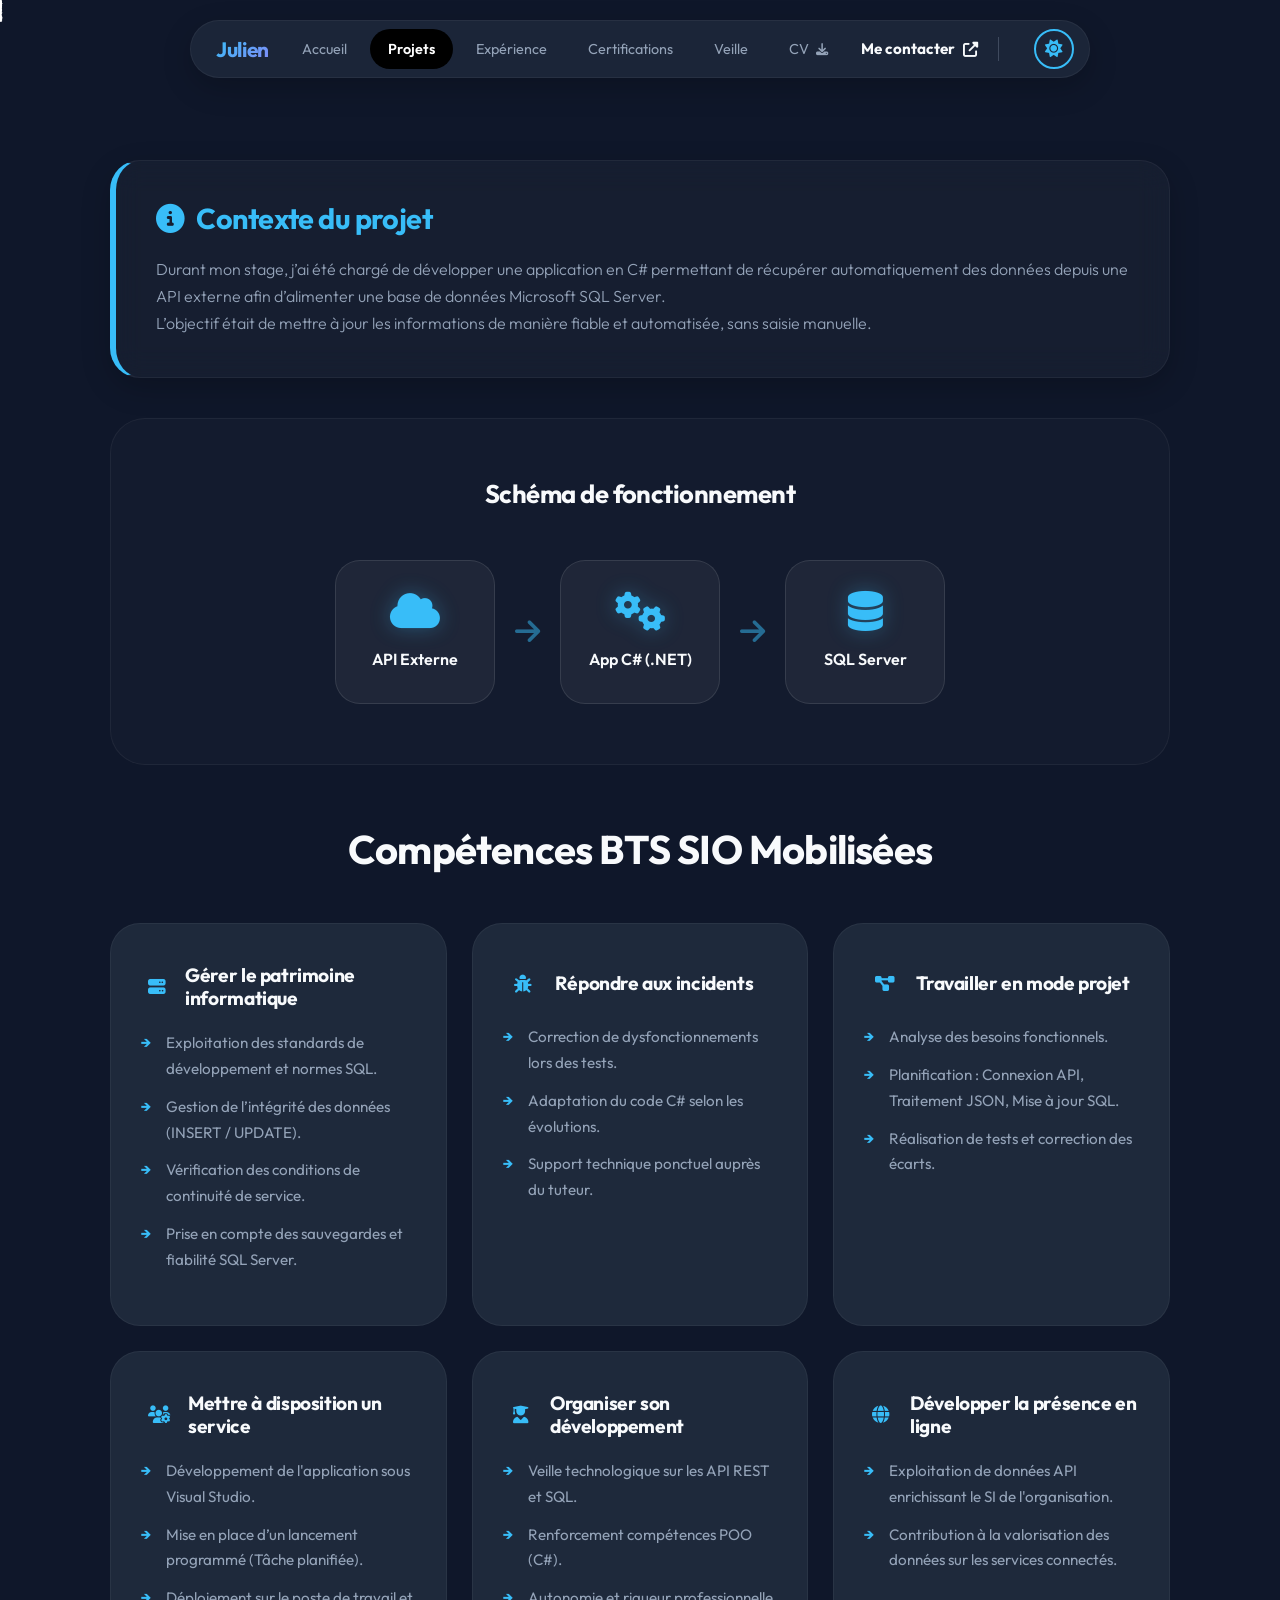
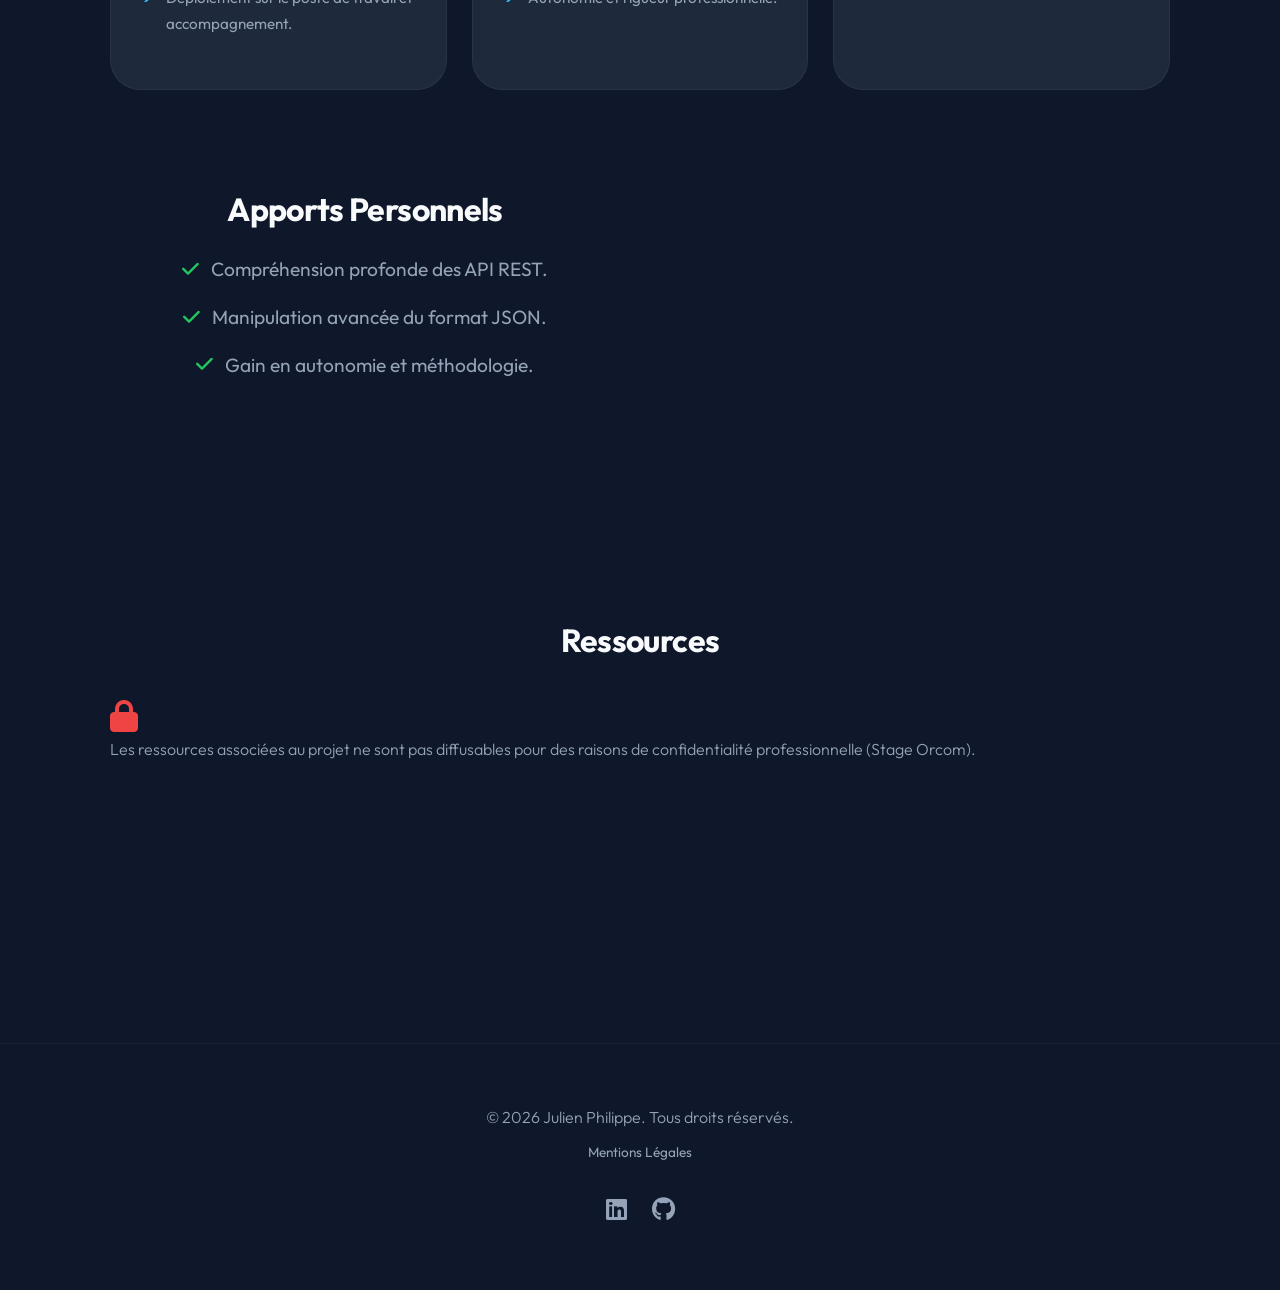
==== commit b47f0cfe: "feat: update project portfolio content with refined competency descriptions and image gallery assets" ====
--- a/projet-api.html
+++ b/projet-api.html
@@ -107,11 +107,11 @@
                     <li>Autonomie et rigueur professionnelle.</li>
                 </ul>
             </div>
-            <div class="comp-card" style="opacity: 0.7;">
-                <h4><i class="fas fa-globe"></i> Présence en ligne (Indirect)</h4>
+            <div class="comp-card">
+                <h4><i class="fas fa-globe"></i> Développer la présence en ligne</h4>
                 <ul>
-                    <li>Exploitation de données API enrichissant le SI.</li>
-                    <li>Contribution à la valorisation des données.</li>
+                    <li>Exploitation de données API enrichissant le SI de l'organisation.</li>
+                    <li>Contribution à la valorisation des données sur les services connectés.</li>
                 </ul>
             </div>
         </div>
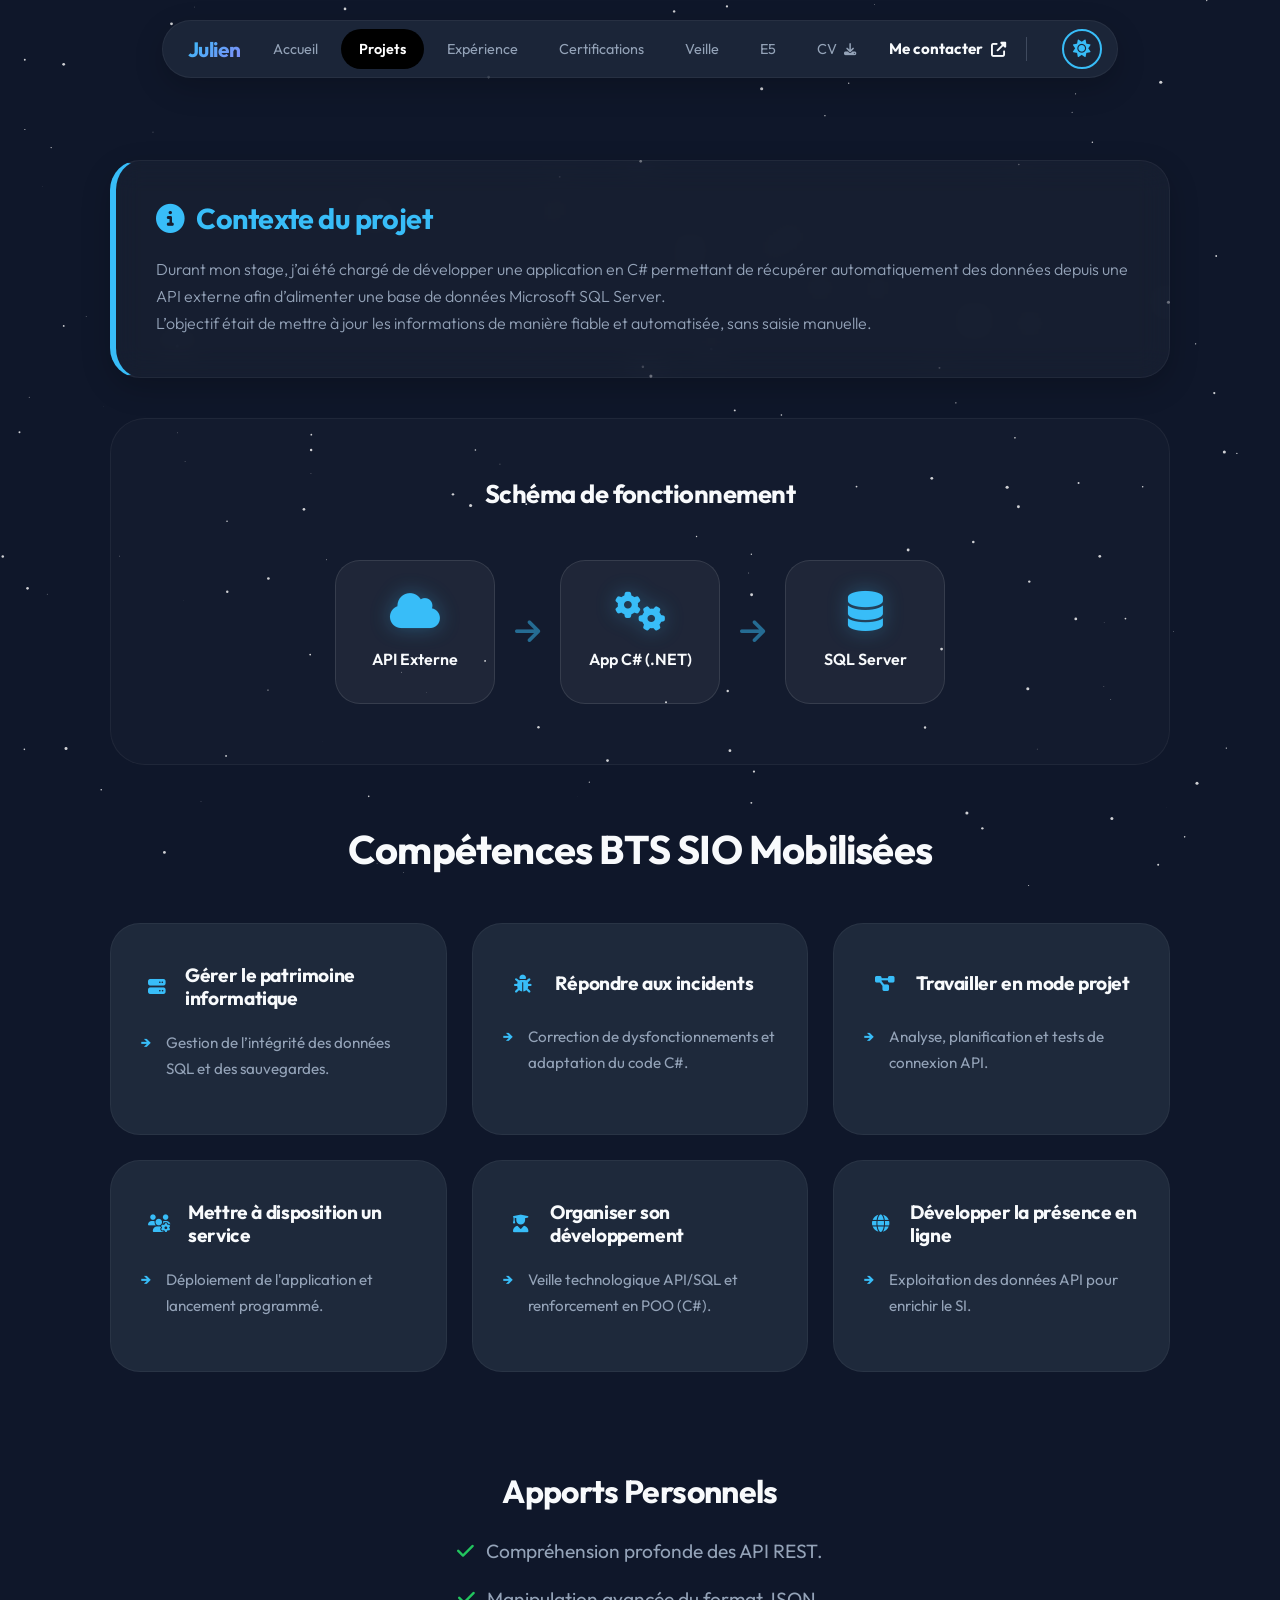
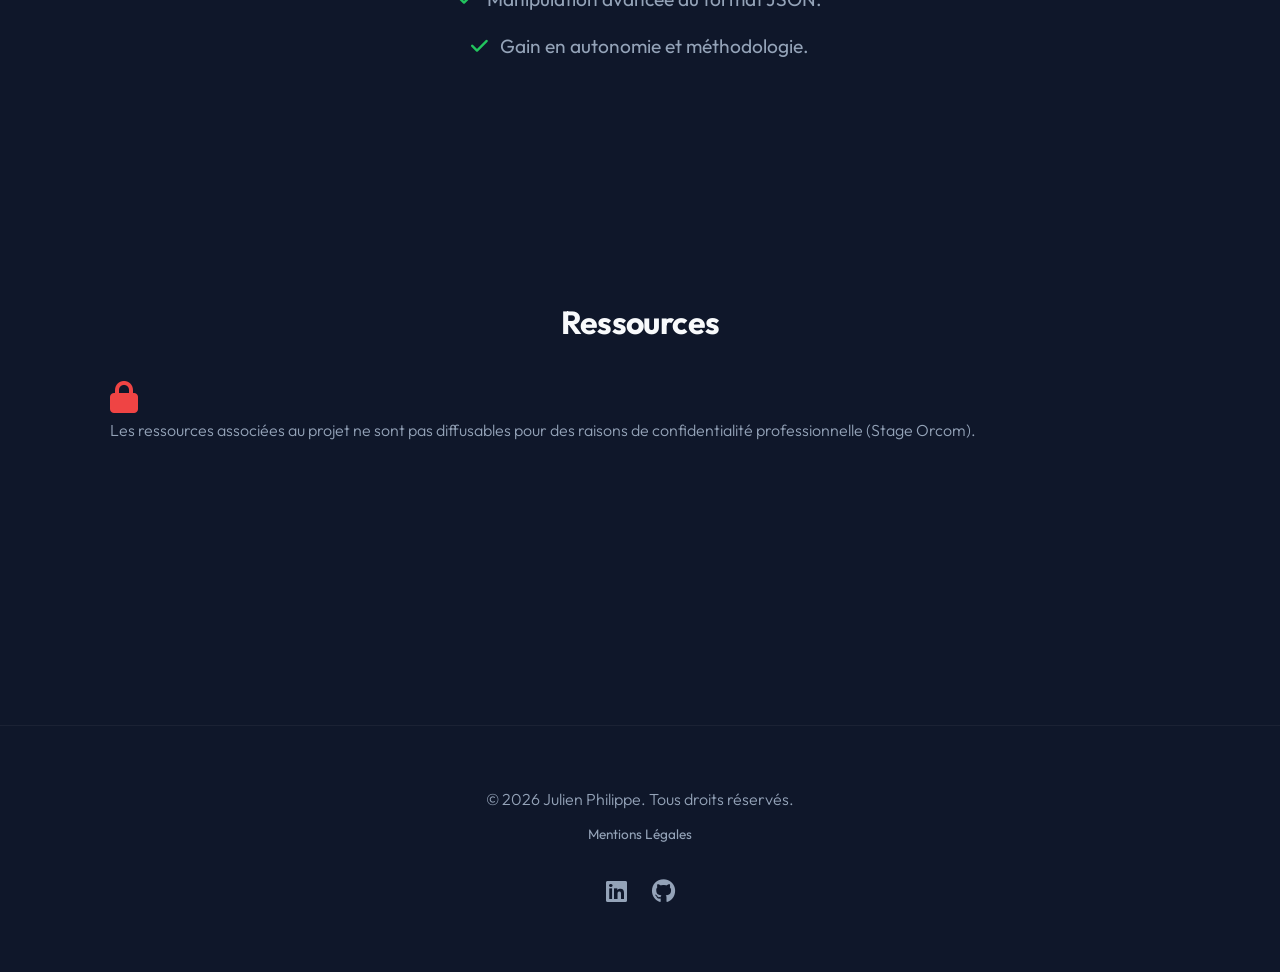
==== commit 0df37af8: "refactor: condense project description lists across all portfolio pages for better readability" ====
--- a/projet-api.html
+++ b/projet-api.html
@@ -65,53 +65,41 @@
             <div class="comp-card">
                 <h4><i class="fas fa-server"></i> Gérer le patrimoine informatique</h4>
                 <ul>
-                    <li>Exploitation des standards de développement et normes SQL.</li>
-                    <li>Gestion de l’intégrité des données (INSERT / UPDATE).</li>
-                    <li>Vérification des conditions de continuité de service.</li>
-                    <li>Prise en compte des sauvegardes et fiabilité SQL Server.</li>
+                    <li>Gestion de l’intégrité des données SQL et des sauvegardes.</li>
                 </ul>
             </div>
 
             <div class="comp-card">
                 <h4><i class="fas fa-bug"></i> Répondre aux incidents</h4>
                 <ul>
-                    <li>Correction de dysfonctionnements lors des tests.</li>
-                    <li>Adaptation du code C# selon les évolutions.</li>
-                    <li>Support technique ponctuel auprès du tuteur.</li>
+                    <li>Correction de dysfonctionnements et adaptation du code C#.</li>
                 </ul>
             </div>
 
             <div class="comp-card">
                 <h4><i class="fas fa-project-diagram"></i> Travailler en mode projet</h4>
                 <ul>
-                    <li>Analyse des besoins fonctionnels.</li>
-                    <li>Planification : Connexion API, Traitement JSON, Mise à jour SQL.</li>
-                    <li>Réalisation de tests et correction des écarts.</li>
+                    <li>Analyse, planification et tests de connexion API.</li>
                 </ul>
             </div>
 
             <div class="comp-card">
                 <h4><i class="fas fa-users-cog"></i> Mettre à disposition un service</h4>
                 <ul>
-                    <li>Développement de l'application sous Visual Studio.</li>
-                    <li>Mise en place d’un lancement programmé (Tâche planifiée).</li>
-                    <li>Déploiement sur le poste de travail et accompagnement.</li>
+                    <li>Déploiement de l'application et lancement programmé.</li>
                 </ul>
             </div>
 
             <div class="comp-card">
                 <h4><i class="fas fa-user-graduate"></i> Organiser son développement</h4>
                 <ul>
-                    <li>Veille technologique sur les API REST et SQL.</li>
-                    <li>Renforcement compétences POO (C#).</li>
-                    <li>Autonomie et rigueur professionnelle.</li>
+                    <li>Veille technologique API/SQL et renforcement en POO (C#).</li>
                 </ul>
             </div>
             <div class="comp-card">
                 <h4><i class="fas fa-globe"></i> Développer la présence en ligne</h4>
                 <ul>
-                    <li>Exploitation de données API enrichissant le SI de l'organisation.</li>
-                    <li>Contribution à la valorisation des données sur les services connectés.</li>
+                    <li>Exploitation des données API pour enrichir le SI.</li>
                 </ul>
             </div>
         </div>
--- a/style.css
+++ b/style.css
@@ -1508,6 +1508,22 @@
 
 .carousel-btn.prev { left: 20px; }
 .carousel-btn.next { right: 20px; }
+
+.carousel-counter {
+    position: absolute;
+    top: 20px;
+    right: 30px;
+    background: rgba(0, 0, 0, 0.5);
+    color: white;
+    padding: 6px 15px;
+    border-radius: 20px;
+    font-size: 0.9rem;
+    font-weight: 600;
+    backdrop-filter: blur(5px);
+    border: 1px solid rgba(255, 255, 255, 0.2);
+    z-index: 10;
+    pointer-events: none;
+}
 
 @media (max-width: 768px) {
     .gallery-item {
@@ -2431,11 +2447,10 @@
 
 /* --- Project Footer Grid (Conclusion + Resources) --- */
 .project-footer-grid {
-    display: grid;
-    grid-template-columns: 1fr 1fr;
-    gap: 40px;
+    display: flex;
+    justify-content: center;
+    width: 100%;
     margin-top: 60px;
-    align-items: start;
-}
-
-
+}
+
+
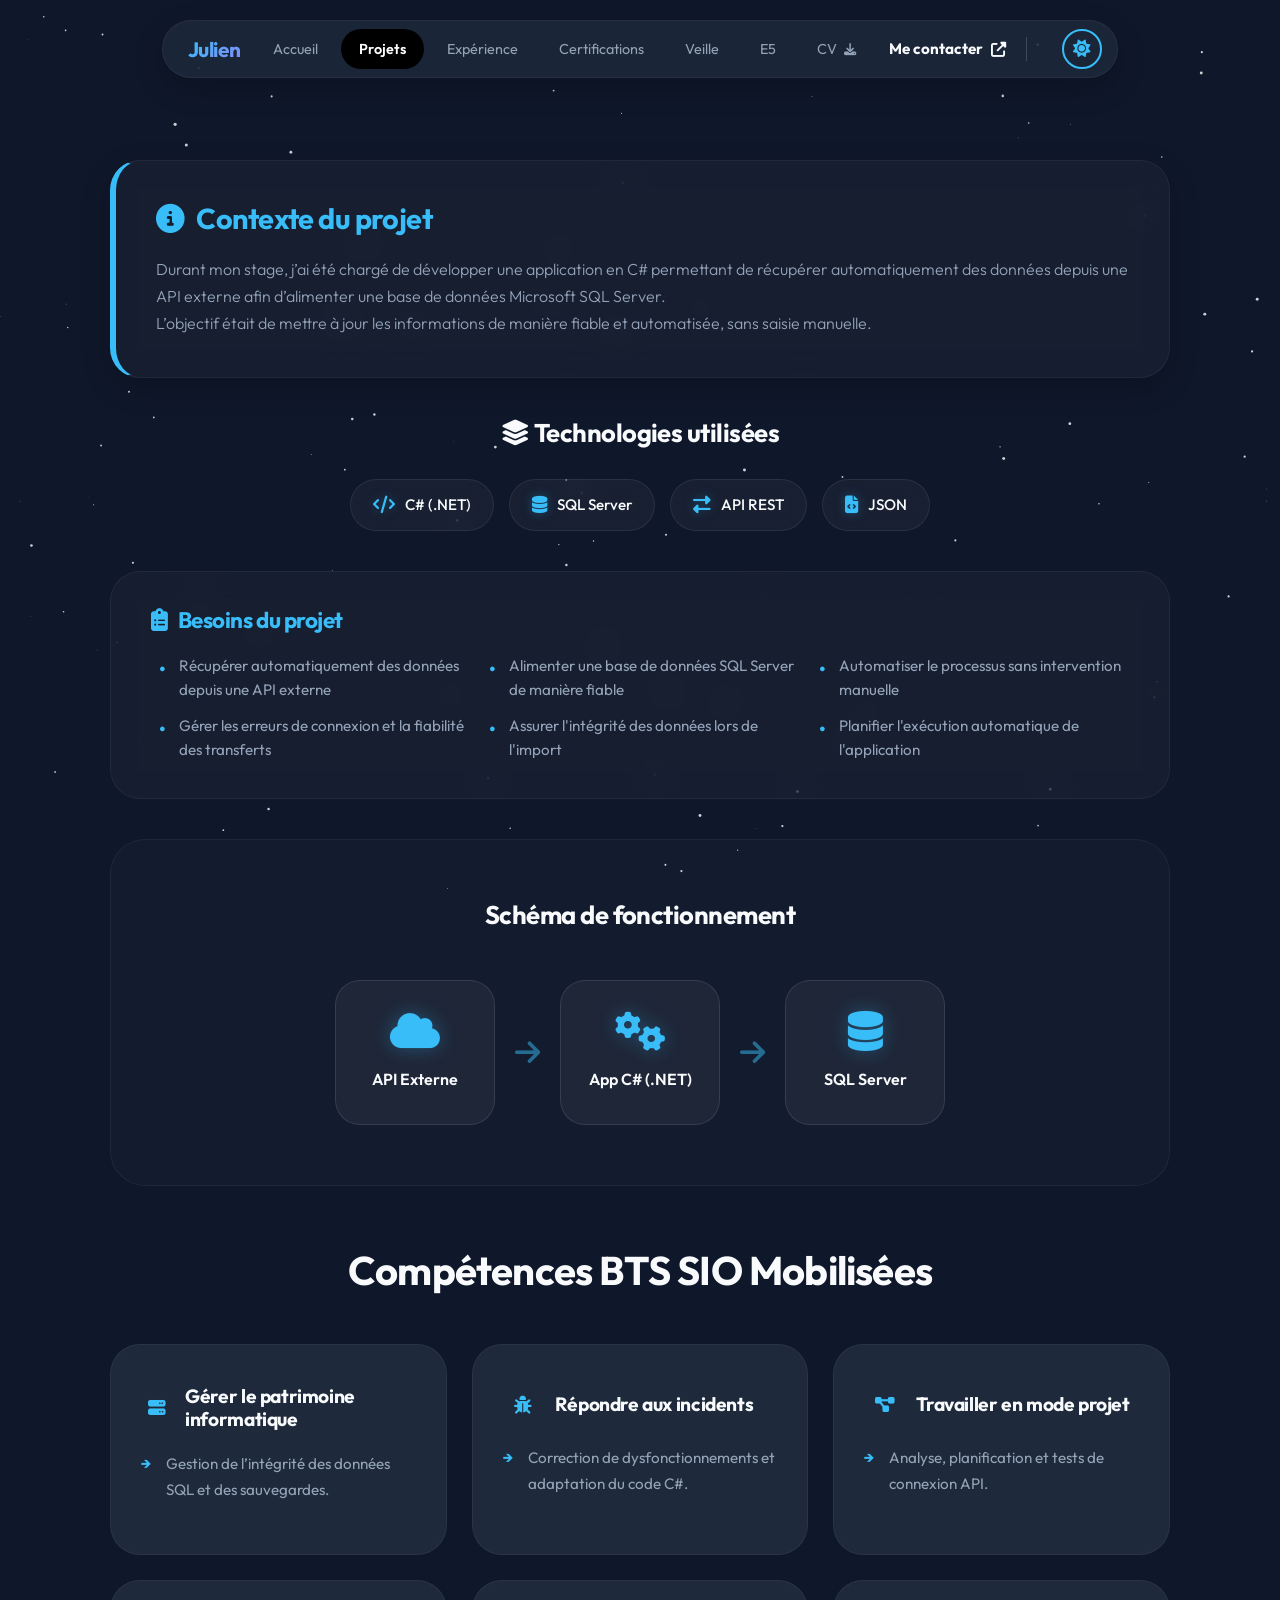
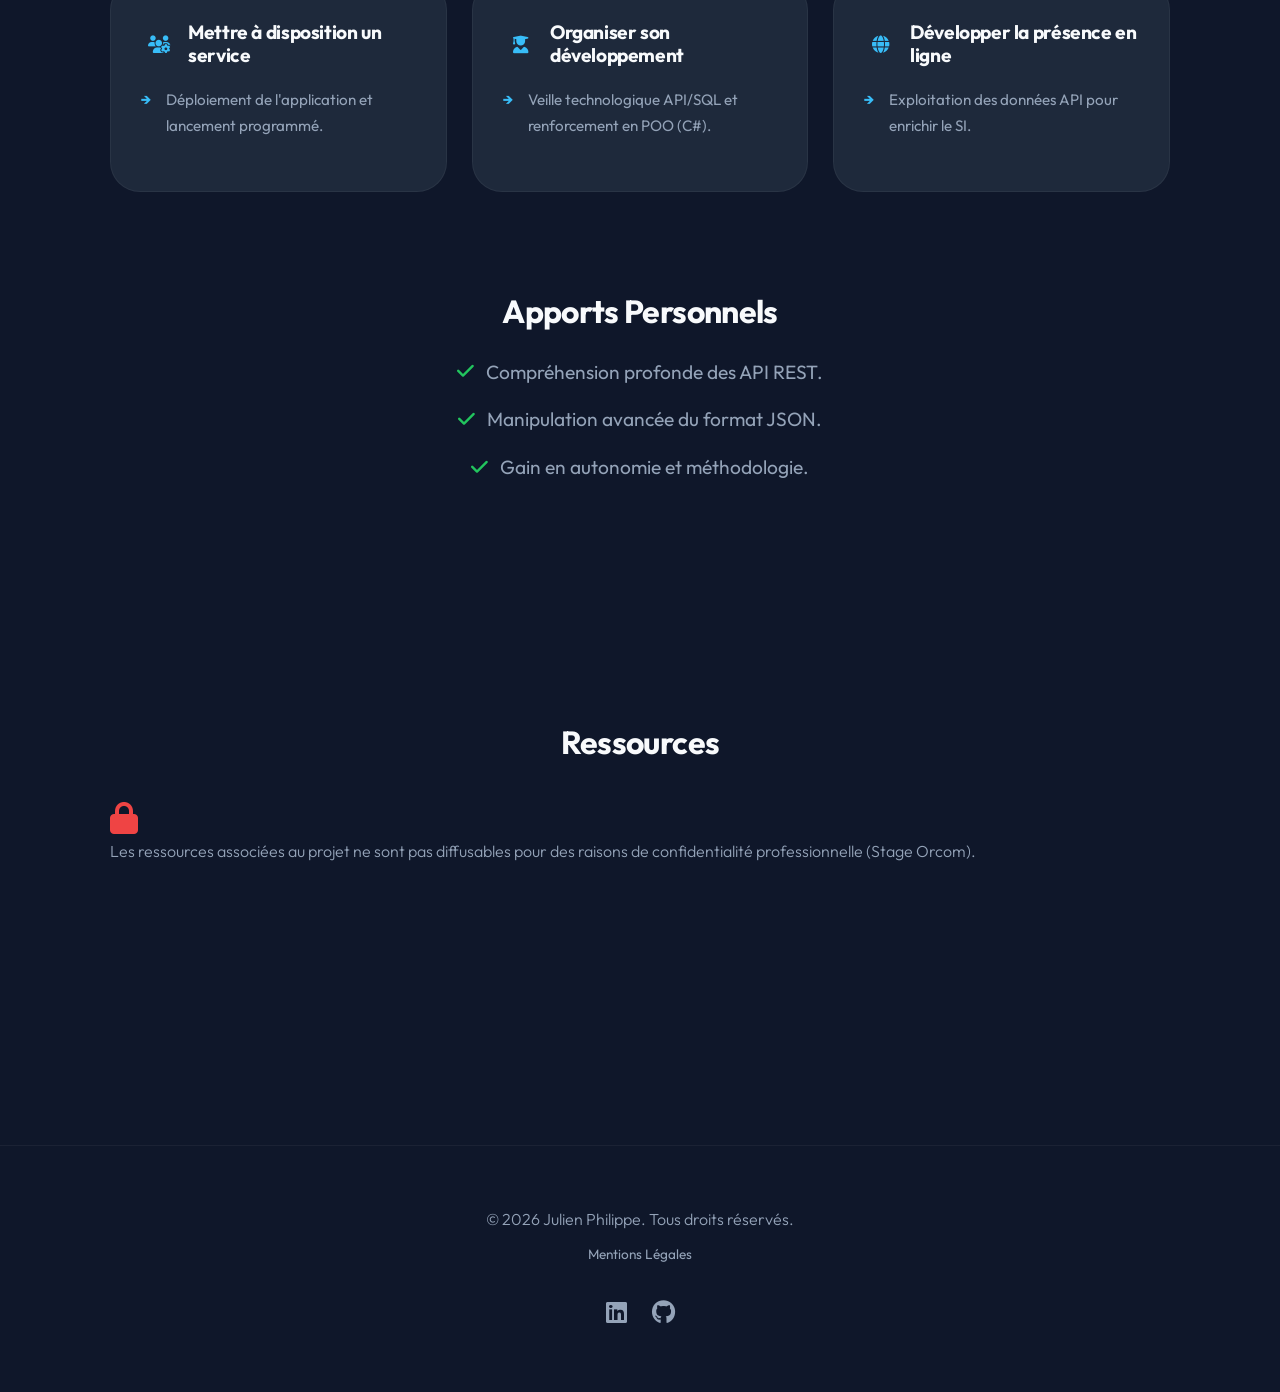
==== commit 5aee872f: "feat: add tech stack and project needs sections to project pages with corresponding CSS styles" ====
--- a/projet-api.html
+++ b/projet-api.html
@@ -37,6 +37,30 @@
                 Server.</p>
             <p>L’objectif était de mettre à jour les informations de manière fiable et automatisée, sans saisie
                 manuelle.</p>
+        </div>
+
+        <!-- Technologies utilisées -->
+        <div class="tech-stack-section">
+            <h3><i class="fas fa-layer-group"></i> Technologies utilisées</h3>
+            <div class="tech-badges">
+                <span class="tech-badge"><i class="fas fa-code"></i> C# (.NET)</span>
+                <span class="tech-badge"><i class="fas fa-database"></i> SQL Server</span>
+                <span class="tech-badge"><i class="fas fa-exchange-alt"></i> API REST</span>
+                <span class="tech-badge"><i class="fas fa-file-code"></i> JSON</span>
+            </div>
+        </div>
+
+        <!-- Besoins du projet -->
+        <div class="project-needs">
+            <h3><i class="fas fa-clipboard-list"></i> Besoins du projet</h3>
+            <ul>
+                <li>Récupérer automatiquement des données depuis une API externe</li>
+                <li>Alimenter une base de données SQL Server de manière fiable</li>
+                <li>Automatiser le processus sans intervention manuelle</li>
+                <li>Gérer les erreurs de connexion et la fiabilité des transferts</li>
+                <li>Assurer l'intégrité des données lors de l'import</li>
+                <li>Planifier l'exécution automatique de l'application</li>
+            </ul>
         </div>
 
         <div class="schema-box">
--- a/style.css
+++ b/style.css
@@ -1789,6 +1789,108 @@
 
 .theme-toggle i {
     transition: transform 0.3s ease;
+}
+
+/* --- Technologies utilisées --- */
+.tech-stack-section {
+    margin: 40px 0;
+    text-align: center;
+}
+
+.tech-stack-section h3 {
+    font-size: 1.6rem;
+    margin-bottom: 30px;
+    color: var(--text-primary);
+}
+
+.tech-badges {
+    display: flex;
+    flex-wrap: wrap;
+    justify-content: center;
+    gap: 15px;
+}
+
+.tech-badge {
+    display: inline-flex;
+    align-items: center;
+    gap: 10px;
+    background: rgba(255, 255, 255, 0.04);
+    border: 1px solid rgba(255, 255, 255, 0.08);
+    padding: 12px 22px;
+    border-radius: 50px;
+    font-size: 0.95rem;
+    font-weight: 500;
+    color: var(--text-primary);
+    transition: all 0.3s ease;
+    backdrop-filter: blur(10px);
+}
+
+.tech-badge:hover {
+    border-color: var(--accent);
+    background: rgba(var(--accent-rgb), 0.1);
+    transform: translateY(-3px);
+    box-shadow: 0 8px 25px rgba(0, 0, 0, 0.2);
+}
+
+.tech-badge i {
+    color: var(--accent);
+    font-size: 1.1rem;
+    filter: drop-shadow(0 0 6px var(--accent-glow));
+}
+
+[data-theme="light"] .tech-badge {
+    background: rgba(0, 0, 0, 0.03);
+    border-color: rgba(0, 0, 0, 0.1);
+}
+
+/* --- Besoins du projet --- */
+.project-needs {
+    background: rgba(255, 255, 255, 0.03);
+    backdrop-filter: blur(15px);
+    padding: 35px 40px;
+    border-radius: 30px;
+    border: 1px solid rgba(255, 255, 255, 0.05);
+    margin: 40px 0;
+}
+
+.project-needs h3 {
+    font-size: 1.4rem;
+    margin-bottom: 20px;
+    color: var(--accent);
+    display: flex;
+    align-items: center;
+    gap: 10px;
+}
+
+.project-needs ul {
+    list-style: none;
+    padding: 0;
+    margin: 0;
+    display: grid;
+    grid-template-columns: repeat(auto-fit, minmax(280px, 1fr));
+    gap: 12px;
+}
+
+.project-needs li {
+    position: relative;
+    padding-left: 28px;
+    color: var(--text-secondary);
+    font-size: 0.95rem;
+    line-height: 1.6;
+}
+
+.project-needs li::before {
+    content: '•';
+    position: absolute;
+    left: 8px;
+    color: var(--accent);
+    font-weight: bold;
+    font-size: 1.2rem;
+}
+
+[data-theme="light"] .project-needs {
+    background: rgba(0, 0, 0, 0.02);
+    border-color: rgba(0, 0, 0, 0.08);
 }
 
 /* Ajustements light mode */
